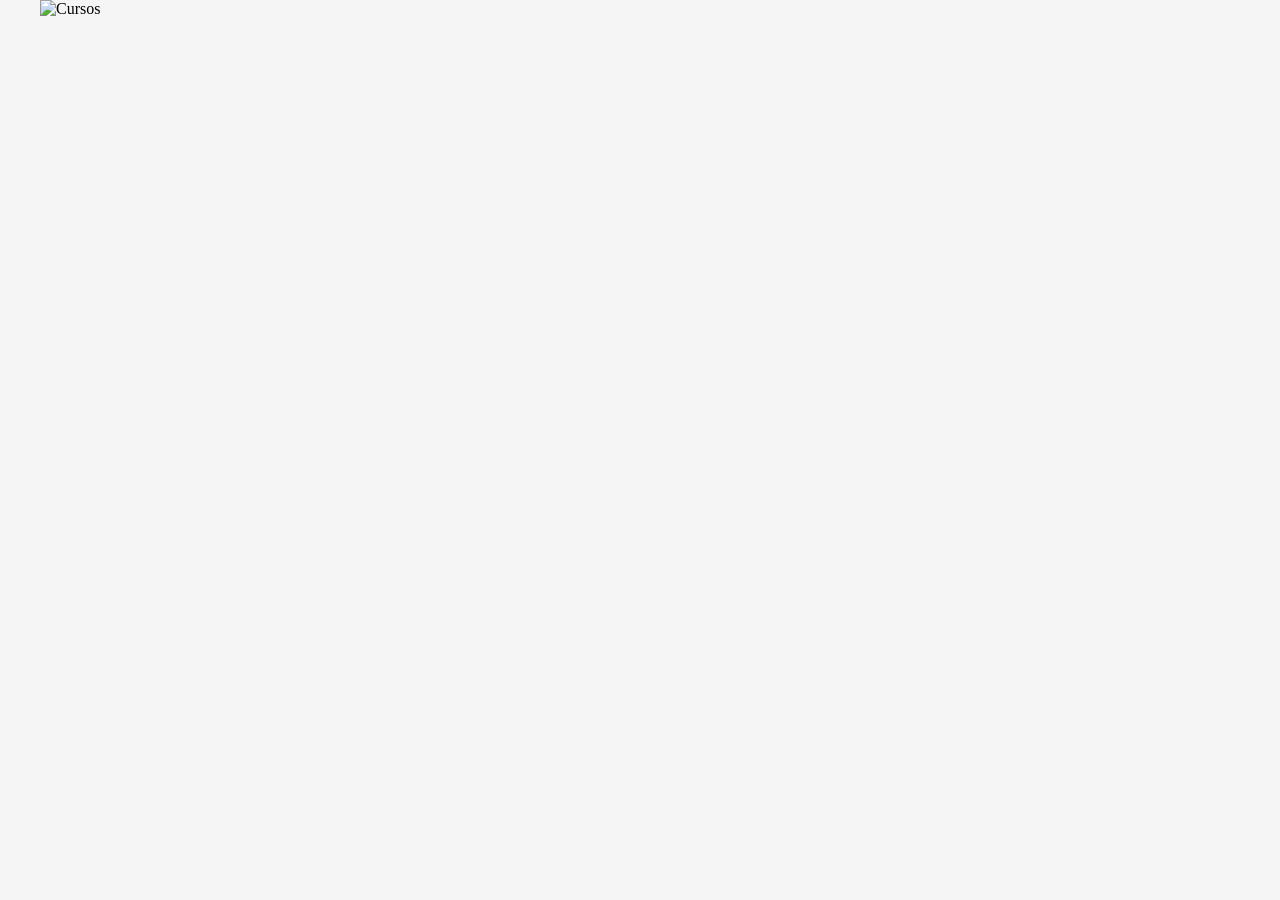
==== index.html @ e1d60c5d "Add files via upload" ====
<!DOCTYPE html>
<html lang="pt-BR">
<head>
  <meta charset="UTF-8">
  <title>Cursos Profissionais</title>
  <link rel="stylesheet" href="style.css">
</head>
<body>

<div class="container">
  <img src="img/banner.png" alt="Cursos" class="banner">

  <!-- CS2 -->
  <a href="https://www.superprof.com.br/aulas-cs2-igl-coach-24k-rating-venha-melhorar-com-ajuda-igl-realmente-manja-game.html" class="area cs2"></a>

  <!-- Edição de Vídeo -->
  <a href="https://www.superprof.com.br/edicao-video-2026-aprenda-zero-avancado-transforme-ideias-videos-profissionais.html" class="area video"></a>

  <!-- Montagem de Computador -->
  <a href="https://www.superprof.com.br/montagem-computadores-zero-avancado-gamer-trabalho-upgrade.html" class="area montagem"></a>

  <!-- Edição de Imagem -->
  <a href="https://www.superprof.com.br/photoshop-2026-aprenda-zero-avancado-transforme-suas-ideias-arte.html" class="area imagem"></a>

  <!-- Informática -->
  <a href="https://www.superprof.com.br/aprenda-informatica-forma-simples-pratica-sem-complicacao-dia-dia.html" class="area informatica"></a>
</div>

</body>
</html>
---- style.css ----
body {
  margin: 0;
  background: #f5f5f5;
  display: flex;
  justify-content: center;
}

.container {
  position: relative;
  width: 100%;
  max-width: 1200px;
}

.banner {
  width: 100%;
  display: block;
}

/* Áreas clicáveis */
.area {
  position: absolute;
  cursor: pointer;
}

/* Ajuste fino das posições (pode alterar depois) */
.cs2 {
  top: 30%;
  left: 5%;
  width: 25%;
  height: 25%;
}

.video {
  top: 30%;
  left: 37%;
  width: 25%;
  height: 25%;
}

.montagem {
  top: 30%;
  left: 69%;
  width: 25%;
  height: 25%;
}

.imagem {
  top: 62%;
  left: 20%;
  width: 25%;
  height: 25%;
}

.informatica {
  top: 62%;
  left: 52%;
  width: 25%;
  height: 25%;
}
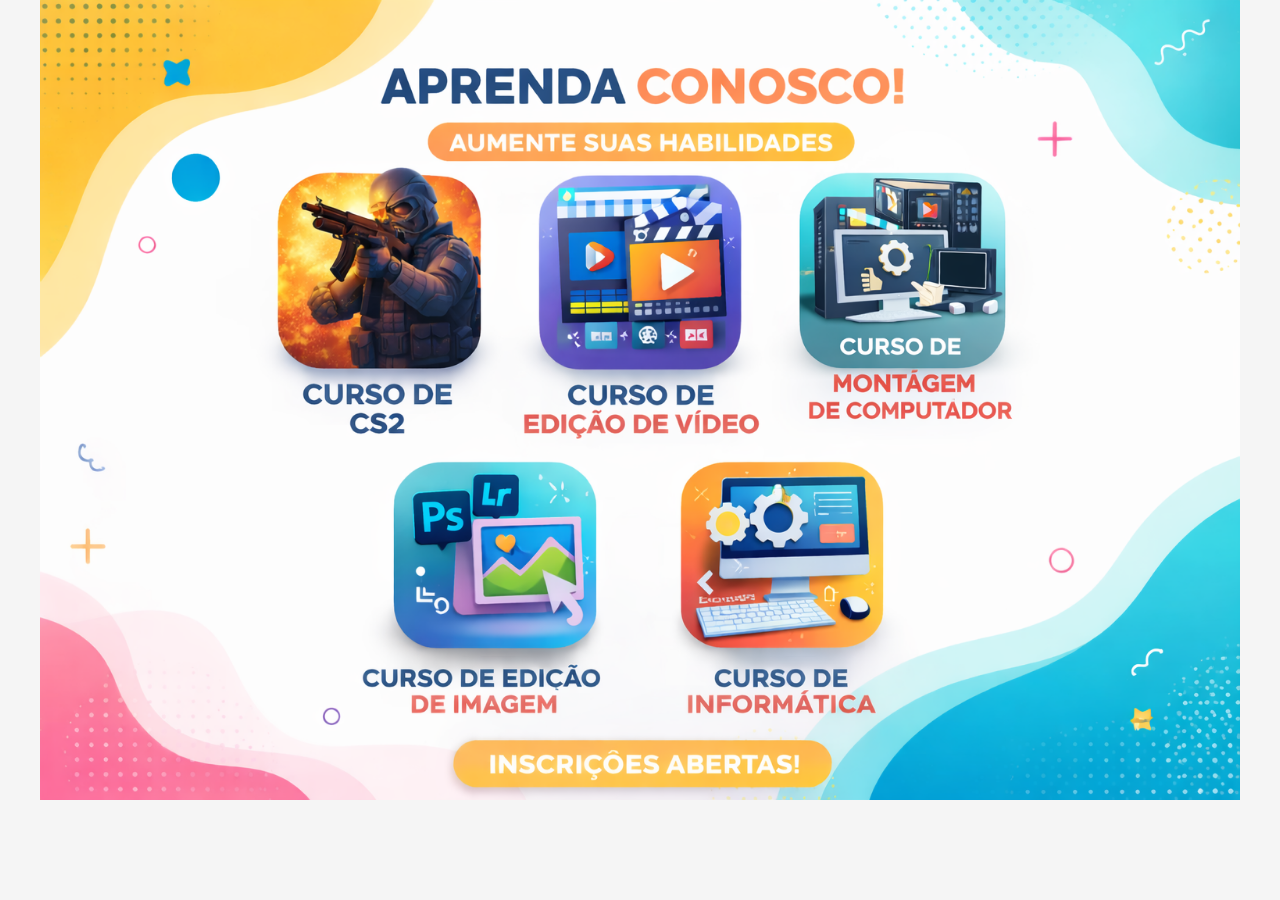
==== commit 536c8dd6: "Update index.html" ====
--- a/index.html
+++ b/index.html
@@ -2,28 +2,33 @@
 <html lang="pt-BR">
 <head>
   <meta charset="UTF-8">
-  <title>Cursos Profissionais</title>
+  <title>Cursos Online</title>
   <link rel="stylesheet" href="style.css">
 </head>
 <body>
 
 <div class="container">
-  <img src="img/banner.png" alt="Cursos" class="banner">
+  <img src="banner.png" alt="Cursos Disponíveis" class="banner">
 
   <!-- CS2 -->
-  <a href="https://www.superprof.com.br/aulas-cs2-igl-coach-24k-rating-venha-melhorar-com-ajuda-igl-realmente-manja-game.html" class="area cs2"></a>
+  <a href="https://www.superprof.com.br/aulas-cs2-igl-coach-24k-rating-venha-melhorar-com-ajuda-igl-realmente-manja-game.html"
+     class="area cs2" target="_blank"></a>
 
   <!-- Edição de Vídeo -->
-  <a href="https://www.superprof.com.br/edicao-video-2026-aprenda-zero-avancado-transforme-ideias-videos-profissionais.html" class="area video"></a>
+  <a href="https://www.superprof.com.br/edicao-video-2026-aprenda-zero-avancado-transforme-ideias-videos-profissionais.html"
+     class="area video" target="_blank"></a>
 
   <!-- Montagem de Computador -->
-  <a href="https://www.superprof.com.br/montagem-computadores-zero-avancado-gamer-trabalho-upgrade.html" class="area montagem"></a>
+  <a href="https://www.superprof.com.br/montagem-computadores-zero-avancado-gamer-trabalho-upgrade.html"
+     class="area montagem" target="_blank"></a>
 
   <!-- Edição de Imagem -->
-  <a href="https://www.superprof.com.br/photoshop-2026-aprenda-zero-avancado-transforme-suas-ideias-arte.html" class="area imagem"></a>
+  <a href="https://www.superprof.com.br/photoshop-2026-aprenda-zero-avancado-transforme-suas-ideias-arte.html"
+     class="area imagem" target="_blank"></a>
 
   <!-- Informática -->
-  <a href="https://www.superprof.com.br/aprenda-informatica-forma-simples-pratica-sem-complicacao-dia-dia.html" class="area informatica"></a>
+  <a href="https://www.superprof.com.br/aprenda-informatica-forma-simples-pratica-sem-complicacao-dia-dia.html"
+     class="area informatica" target="_blank"></a>
 </div>
 
 </body>
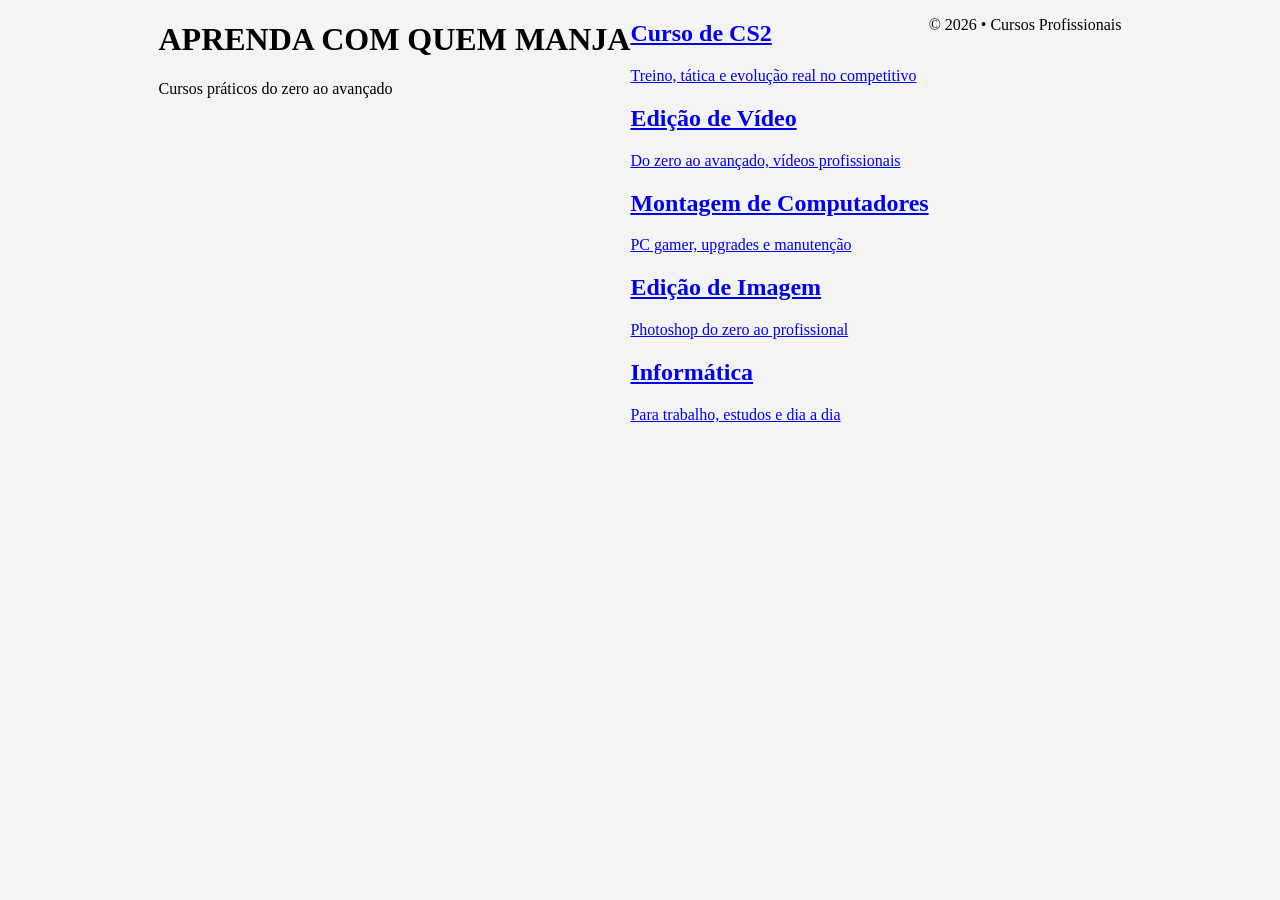
==== commit 61679394: "Update index.html" ====
--- a/index.html
+++ b/index.html
@@ -2,34 +2,48 @@
 <html lang="pt-BR">
 <head>
   <meta charset="UTF-8">
-  <title>Cursos Online</title>
+  <title>Cursos Profissionais</title>
   <link rel="stylesheet" href="style.css">
 </head>
 <body>
 
-<div class="container">
-  <img src="banner.png" alt="Cursos Disponíveis" class="banner">
+<header class="hero">
+  <h1>APRENDA COM QUEM MANJA</h1>
+  <p>Cursos práticos do zero ao avançado</p>
+</header>
 
-  <!-- CS2 -->
-  <a href="https://www.superprof.com.br/aulas-cs2-igl-coach-24k-rating-venha-melhorar-com-ajuda-igl-realmente-manja-game.html"
-     class="area cs2" target="_blank"></a>
+<section class="courses">
 
-  <!-- Edição de Vídeo -->
-  <a href="https://www.superprof.com.br/edicao-video-2026-aprenda-zero-avancado-transforme-ideias-videos-profissionais.html"
-     class="area video" target="_blank"></a>
+  <a href="https://www.superprof.com.br/aulas-cs2-igl-coach-24k-rating-venha-melhorar-com-ajuda-igl-realmente-manja-game.html" target="_blank" class="card">
+    <h2>Curso de CS2</h2>
+    <p>Treino, tática e evolução real no competitivo</p>
+  </a>
 
-  <!-- Montagem de Computador -->
-  <a href="https://www.superprof.com.br/montagem-computadores-zero-avancado-gamer-trabalho-upgrade.html"
-     class="area montagem" target="_blank"></a>
+  <a href="https://www.superprof.com.br/edicao-video-2026-aprenda-zero-avancado-transforme-ideias-videos-profissionais.html" target="_blank" class="card">
+    <h2>Edição de Vídeo</h2>
+    <p>Do zero ao avançado, vídeos profissionais</p>
+  </a>
 
-  <!-- Edição de Imagem -->
-  <a href="https://www.superprof.com.br/photoshop-2026-aprenda-zero-avancado-transforme-suas-ideias-arte.html"
-     class="area imagem" target="_blank"></a>
+  <a href="https://www.superprof.com.br/montagem-computadores-zero-avancado-gamer-trabalho-upgrade.html" target="_blank" class="card">
+    <h2>Montagem de Computadores</h2>
+    <p>PC gamer, upgrades e manutenção</p>
+  </a>
 
-  <!-- Informática -->
-  <a href="https://www.superprof.com.br/aprenda-informatica-forma-simples-pratica-sem-complicacao-dia-dia.html"
-     class="area informatica" target="_blank"></a>
-</div>
+  <a href="https://www.superprof.com.br/photoshop-2026-aprenda-zero-avancado-transforme-suas-ideias-arte.html" target="_blank" class="card">
+    <h2>Edição de Imagem</h2>
+    <p>Photoshop do zero ao profissional</p>
+  </a>
+
+  <a href="https://www.superprof.com.br/aprenda-informatica-forma-simples-pratica-sem-complicacao-dia-dia.html" target="_blank" class="card">
+    <h2>Informática</h2>
+    <p>Para trabalho, estudos e dia a dia</p>
+  </a>
+
+</section>
+
+<footer>
+  <p>© 2026 • Cursos Profissionais</p>
+</footer>
 
 </body>
 </html>
--- a/style.css
+++ b/style.css
@@ -1,6 +1,6 @@
 body {
   margin: 0;
-  background: #f5f5f5;
+  background: #f4f4f4;
   display: flex;
   justify-content: center;
 }
@@ -22,38 +22,39 @@
   cursor: pointer;
 }
 
-/* Ajuste fino das posições (pode alterar depois) */
+/* Linha superior */
 .cs2 {
-  top: 30%;
-  left: 5%;
-  width: 25%;
-  height: 25%;
+  top: 32%;
+  left: 6%;
+  width: 24%;
+  height: 22%;
 }
 
 .video {
-  top: 30%;
-  left: 37%;
-  width: 25%;
-  height: 25%;
+  top: 32%;
+  left: 38%;
+  width: 24%;
+  height: 22%;
 }
 
 .montagem {
-  top: 30%;
-  left: 69%;
-  width: 25%;
-  height: 25%;
+  top: 32%;
+  left: 70%;
+  width: 24%;
+  height: 22%;
 }
 
+/* Linha inferior */
 .imagem {
   top: 62%;
-  left: 20%;
-  width: 25%;
-  height: 25%;
+  left: 22%;
+  width: 24%;
+  height: 22%;
 }
 
 .informatica {
   top: 62%;
-  left: 52%;
-  width: 25%;
-  height: 25%;
+  left: 54%;
+  width: 24%;
+  height: 22%;
 }
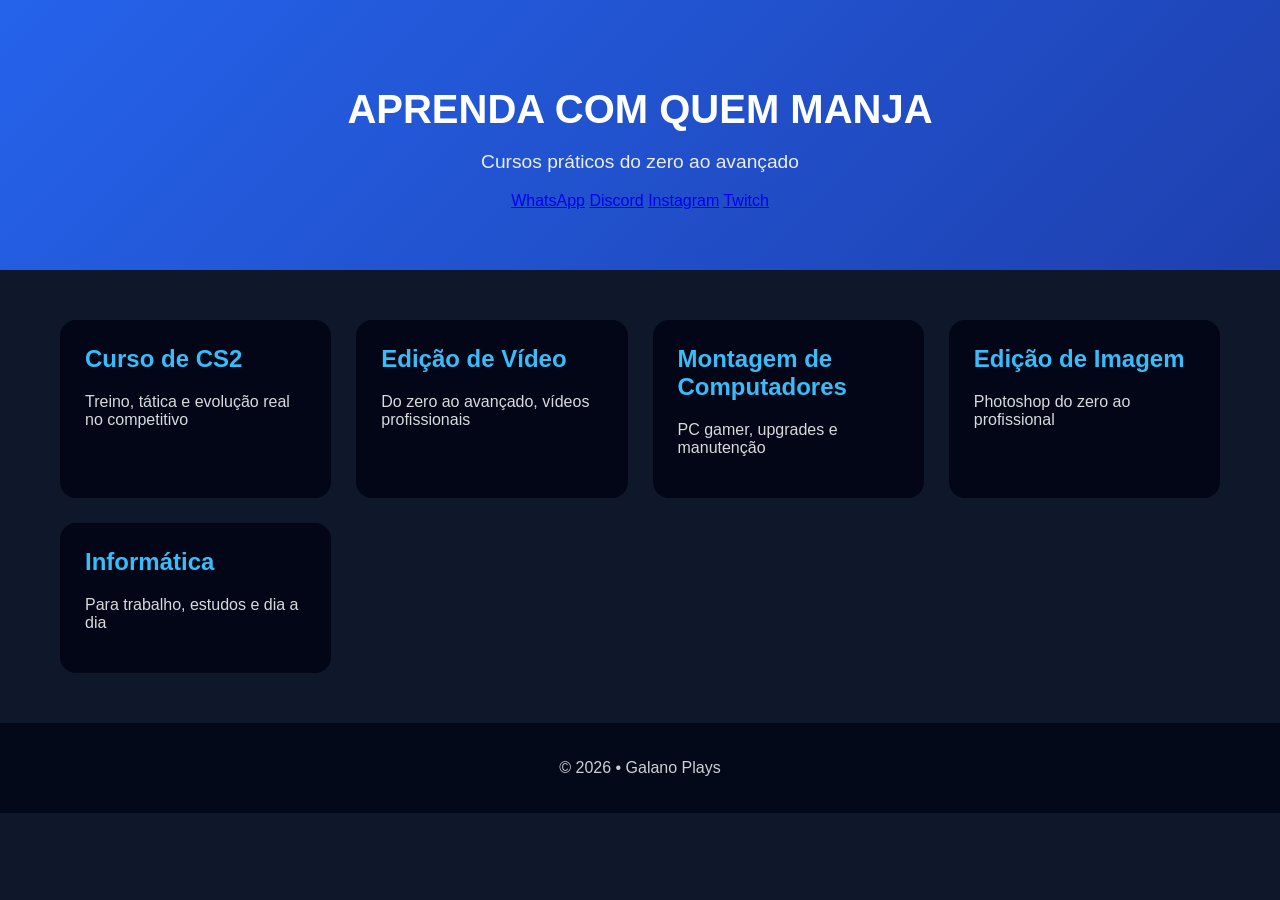
==== commit dddbd84a: "Update index v2.html" ====
--- a/index.html
+++ b/index.html
@@ -10,6 +10,13 @@
 <header class="hero">
   <h1>APRENDA COM QUEM MANJA</h1>
   <p>Cursos práticos do zero ao avançado</p>
+
+  <div class="social-buttons">
+    <a href="https://wa.me/5514991765246" target="_blank" class="btn whatsapp">WhatsApp</a>
+    <a href="https://discord.gg/7h7ZQSUXPe" target="_blank" class="btn discord">Discord</a>
+    <a href="https://www.instagram.com/galanoplays" target="_blank" class="btn instagram">Instagram</a>
+    <a href="https://www.twitch.tv/mira_treme" target="_blank" class="btn twitch">Twitch</a>
+  </div>
 </header>
 
 <section class="courses">
@@ -42,7 +49,7 @@
 </section>
 
 <footer>
-  <p>© 2026 • Cursos Profissionais</p>
+  <p>© 2026 • Galano Plays</p>
 </footer>
 
 </body>
--- a/style.css
+++ b/style.css
@@ -1,60 +1,65 @@
+* {
+  box-sizing: border-box;
+  font-family: Arial, Helvetica, sans-serif;
+}
+
 body {
   margin: 0;
-  background: #f4f4f4;
-  display: flex;
-  justify-content: center;
+  background: #0f172a;
+  color: #fff;
 }
 
-.container {
-  position: relative;
-  width: 100%;
-  max-width: 1200px;
+.hero {
+  padding: 60px 20px;
+  text-align: center;
+  background: linear-gradient(135deg, #2563eb, #1e40af);
 }
 
-.banner {
-  width: 100%;
-  display: block;
+.hero h1 {
+  font-size: 2.5rem;
+  margin-bottom: 10px;
 }
 
-/* Áreas clicáveis */
-.area {
-  position: absolute;
-  cursor: pointer;
+.hero p {
+  font-size: 1.2rem;
+  opacity: 0.9;
 }
 
-/* Linha superior */
-.cs2 {
-  top: 32%;
-  left: 6%;
-  width: 24%;
-  height: 22%;
+.courses {
+  display: grid;
+  grid-template-columns: repeat(auto-fit, minmax(250px, 1fr));
+  gap: 25px;
+  padding: 50px 20px;
+  max-width: 1200px;
+  margin: auto;
 }
 
-.video {
-  top: 32%;
-  left: 38%;
-  width: 24%;
-  height: 22%;
+.card {
+  background: #020617;
+  padding: 25px;
+  border-radius: 16px;
+  text-decoration: none;
+  color: white;
+  transition: transform 0.3s, box-shadow 0.3s;
 }
 
-.montagem {
-  top: 32%;
-  left: 70%;
-  width: 24%;
-  height: 22%;
+.card h2 {
+  margin-top: 0;
+  color: #38bdf8;
 }
 
-/* Linha inferior */
-.imagem {
-  top: 62%;
-  left: 22%;
-  width: 24%;
-  height: 22%;
+.card p {
+  opacity: 0.85;
 }
 
-.informatica {
-  top: 62%;
-  left: 54%;
-  width: 24%;
-  height: 22%;
+.card:hover {
+  transform: translateY(-8px);
+  box-shadow: 0 20px 40px rgba(0,0,0,0.5);
 }
+
+footer {
+  text-align: center;
+  padding: 20px;
+  background: #020617;
+  opacity: 0.8;
+}
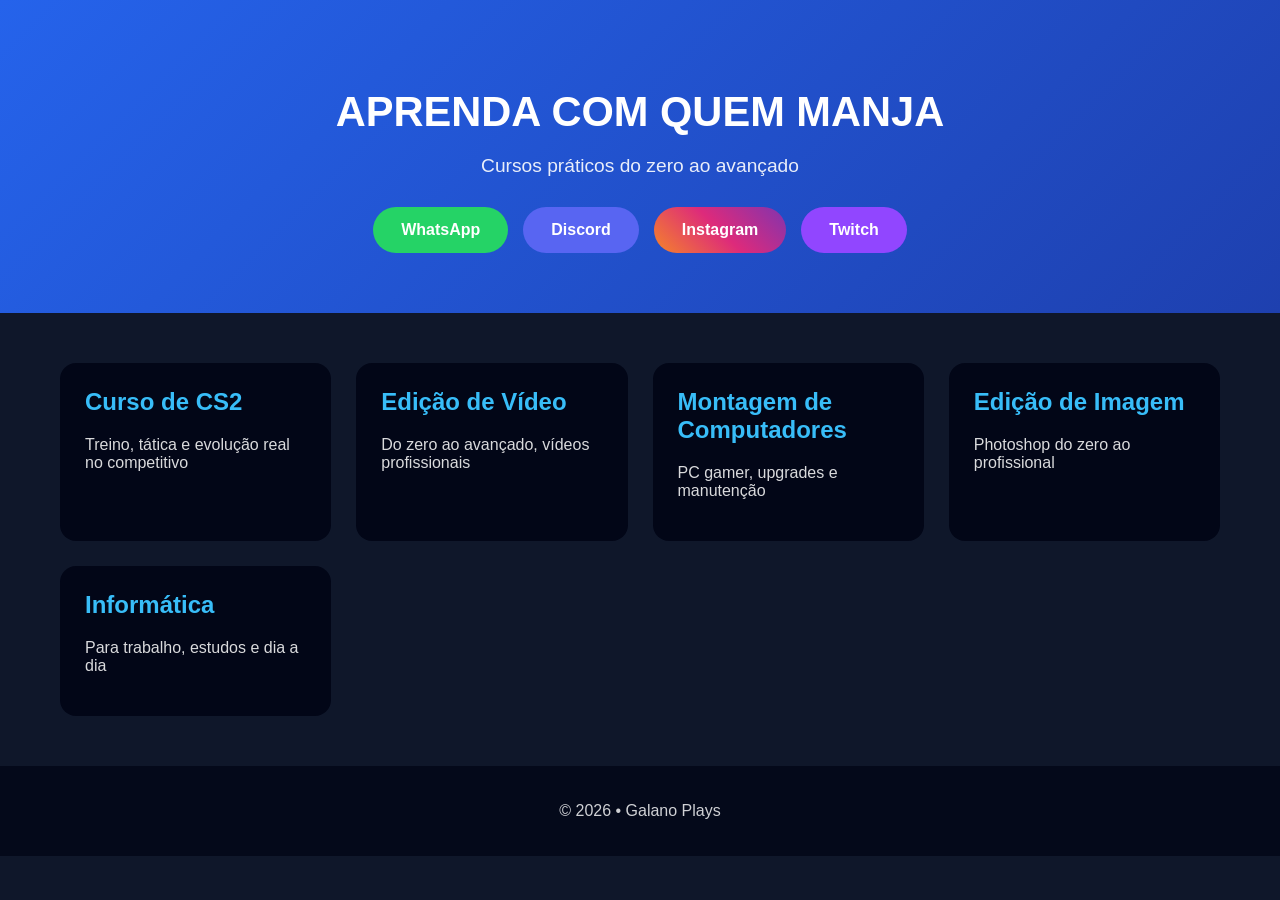
==== commit 5911e877: "Update index.html" ====
--- a/index.html
+++ b/index.html
@@ -13,7 +13,7 @@
 
   <div class="social-buttons">
     <a href="https://wa.me/5514991765246" target="_blank" class="btn whatsapp">WhatsApp</a>
-    <a href="https://discord.gg/7h7ZQSUXPe" target="_blank" class="btn discord">Discord</a>
+    <a href="https://discord.gg/rsquB4qpdm" target="_blank" class="btn discord">Discord</a>
     <a href="https://www.instagram.com/galanoplays" target="_blank" class="btn instagram">Instagram</a>
     <a href="https://www.twitch.tv/mira_treme" target="_blank" class="btn twitch">Twitch</a>
   </div>
--- a/style.css
+++ b/style.css
@@ -16,7 +16,7 @@
 }
 
 .hero h1 {
-  font-size: 2.5rem;
+  font-size: 2.6rem;
   margin-bottom: 10px;
 }
 
@@ -25,6 +25,46 @@
   opacity: 0.9;
 }
 
+/* Botões sociais */
+.social-buttons {
+  margin-top: 30px;
+  display: flex;
+  justify-content: center;
+  gap: 15px;
+  flex-wrap: wrap;
+}
+
+.btn {
+  padding: 14px 28px;
+  border-radius: 50px;
+  text-decoration: none;
+  color: #fff;
+  font-weight: bold;
+  transition: transform 0.2s, opacity 0.2s;
+}
+
+.btn:hover {
+  transform: translateY(-4px);
+  opacity: 0.9;
+}
+
+.whatsapp {
+  background: #25D366;
+}
+
+.discord {
+  background: #5865F2;
+}
+
+.instagram {
+  background: linear-gradient(45deg, #F58529, #DD2A7B, #8134AF);
+}
+
+.twitch {
+  background: #9146FF;
+}
+
+/* Cursos */
 .courses {
   display: grid;
   grid-template-columns: repeat(auto-fit, minmax(250px, 1fr));
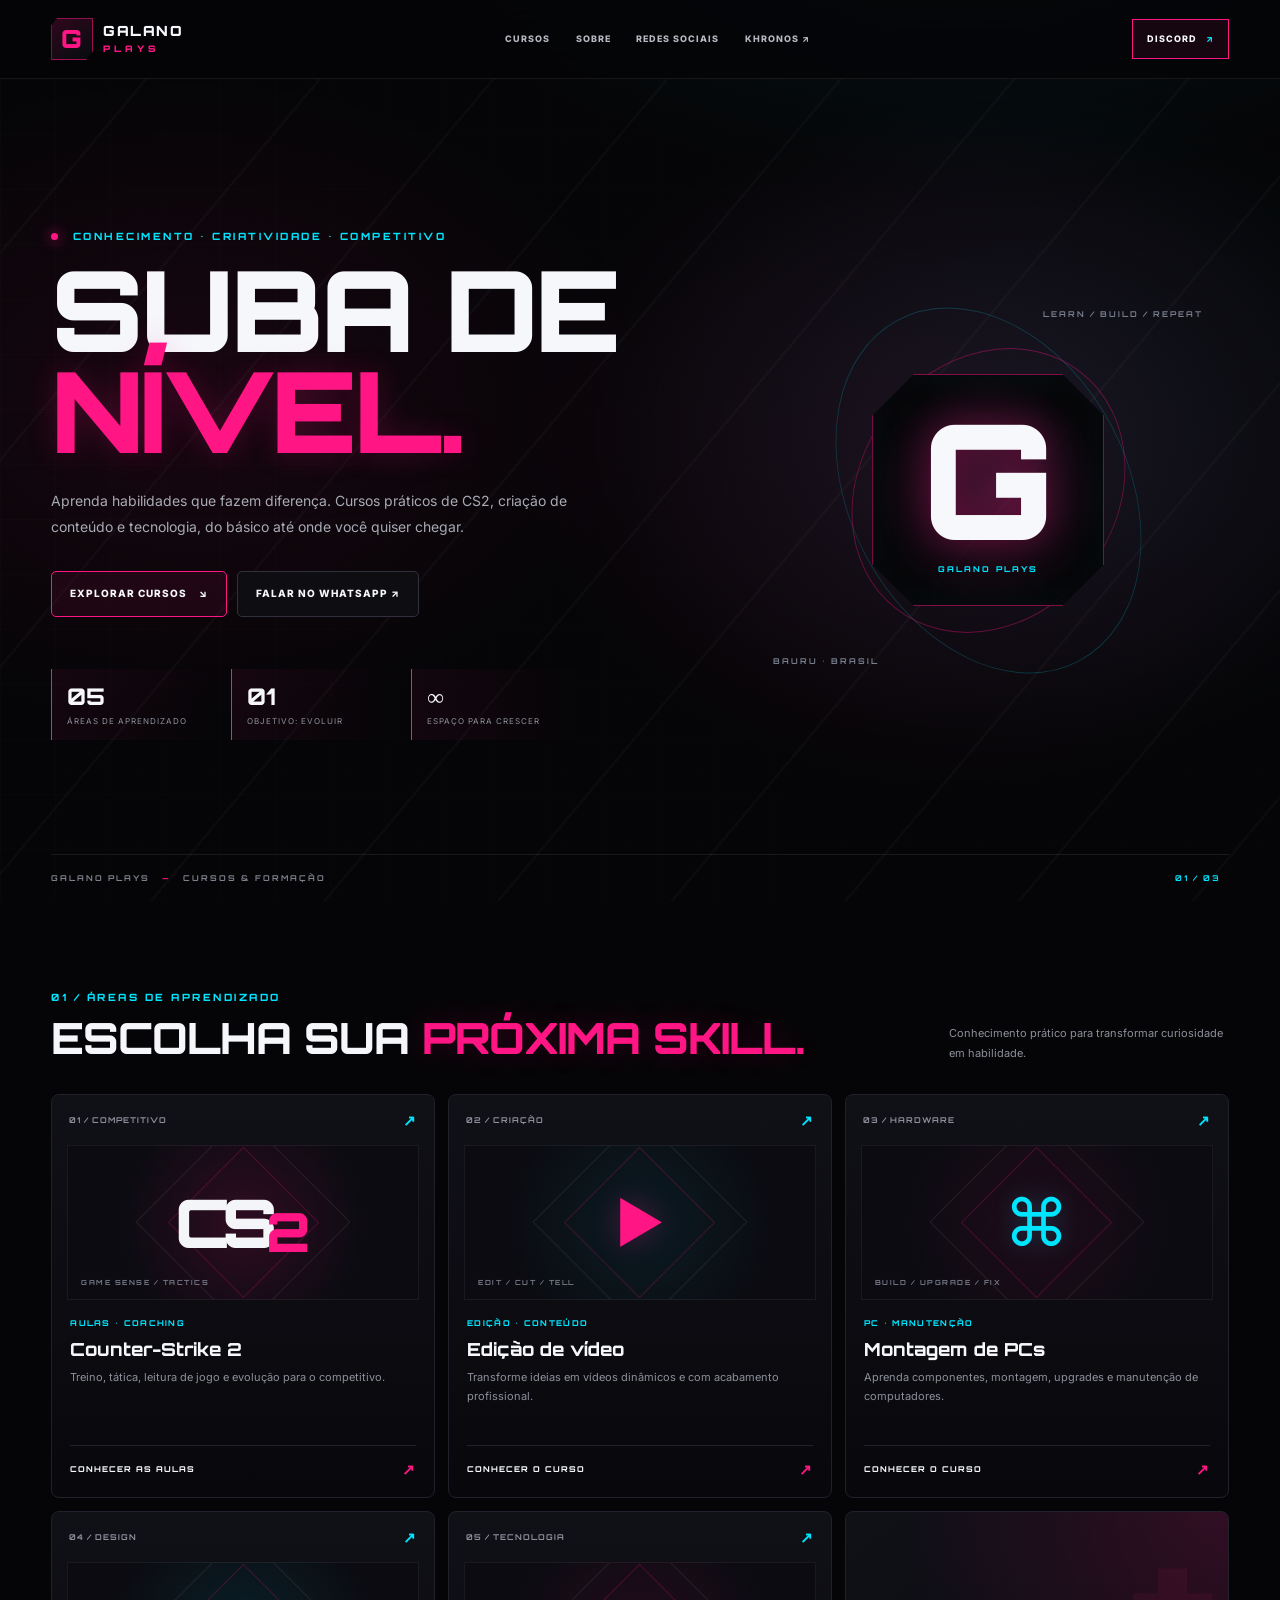
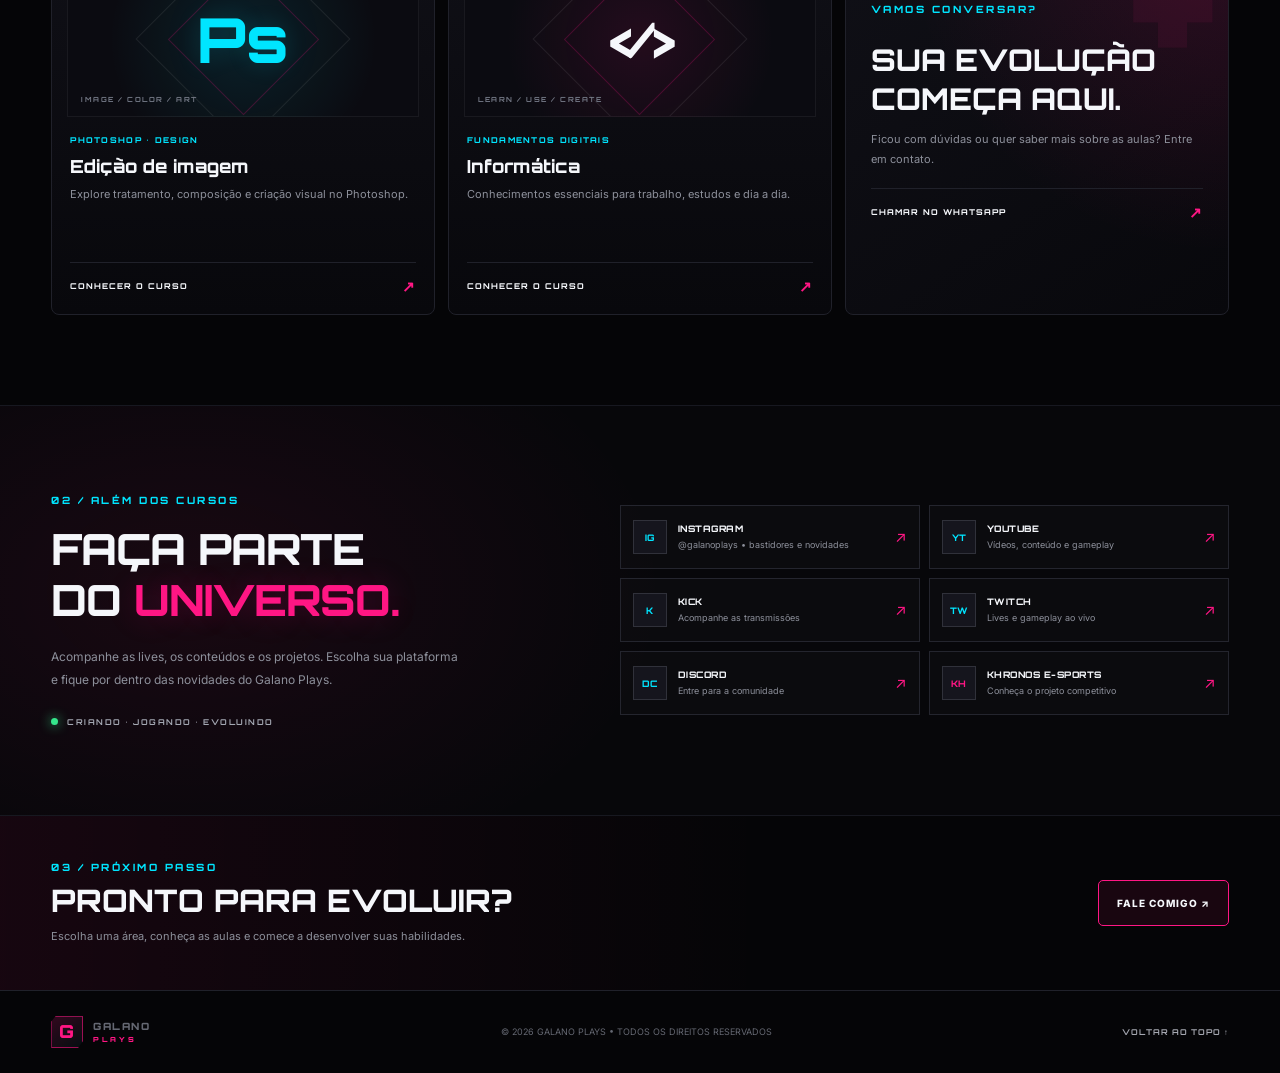
==== commit 8458733a: "Add files via upload" ====
--- a/index.html
+++ b/index.html
@@ -1,56 +1,46 @@
-<!DOCTYPE html>
-<html lang="pt-BR">
-<head>
-  <meta charset="UTF-8">
-  <title>Cursos Profissionais</title>
-  <link rel="stylesheet" href="style.css">
-</head>
-<body>
-
-<header class="hero">
-  <h1>APRENDA COM QUEM MANJA</h1>
-  <p>Cursos práticos do zero ao avançado</p>
-
-  <div class="social-buttons">
-    <a href="https://wa.me/5514991765246" target="_blank" class="btn whatsapp">WhatsApp</a>
-    <a href="https://discord.gg/rsquB4qpdm" target="_blank" class="btn discord">Discord</a>
-    <a href="https://www.instagram.com/galanoplays" target="_blank" class="btn instagram">Instagram</a>
-    <a href="https://www.twitch.tv/mira_treme" target="_blank" class="btn twitch">Twitch</a>
-  </div>
-</header>
-
-<section class="courses">
-
-  <a href="https://www.superprof.com.br/aulas-cs2-igl-coach-24k-rating-venha-melhorar-com-ajuda-igl-realmente-manja-game.html" target="_blank" class="card">
-    <h2>Curso de CS2</h2>
-    <p>Treino, tática e evolução real no competitivo</p>
-  </a>
-
-  <a href="https://www.superprof.com.br/edicao-video-2026-aprenda-zero-avancado-transforme-ideias-videos-profissionais.html" target="_blank" class="card">
-    <h2>Edição de Vídeo</h2>
-    <p>Do zero ao avançado, vídeos profissionais</p>
-  </a>
-
-  <a href="https://www.superprof.com.br/montagem-computadores-zero-avancado-gamer-trabalho-upgrade.html" target="_blank" class="card">
-    <h2>Montagem de Computadores</h2>
-    <p>PC gamer, upgrades e manutenção</p>
-  </a>
-
-  <a href="https://www.superprof.com.br/photoshop-2026-aprenda-zero-avancado-transforme-suas-ideias-arte.html" target="_blank" class="card">
-    <h2>Edição de Imagem</h2>
-    <p>Photoshop do zero ao profissional</p>
-  </a>
-
-  <a href="https://www.superprof.com.br/aprenda-informatica-forma-simples-pratica-sem-complicacao-dia-dia.html" target="_blank" class="card">
-    <h2>Informática</h2>
-    <p>Para trabalho, estudos e dia a dia</p>
-  </a>
-
-</section>
-
-<footer>
-  <p>© 2026 • Galano Plays</p>
-</footer>
-
-</body>
-</html>
+<!DOCTYPE html>
+<html lang="pt-BR">
+<head>
+<meta charset="UTF-8"><meta name="viewport" content="width=device-width, initial-scale=1">
+<meta name="theme-color" content="#050507">
+<meta name="description" content="Cursos e aulas práticas com Galano Plays: CS2, edição de vídeo, Photoshop, informática e montagem de computadores.">
+<title>Galano Plays | Cursos & Formação</title>
+<link rel="preconnect" href="https://fonts.googleapis.com"><link rel="preconnect" href="https://fonts.gstatic.com" crossorigin>
+<link href="https://fonts.googleapis.com/css2?family=Inter:wght@400;500;600;700;800&family=Orbitron:wght@500;600;700;800;900&display=swap" rel="stylesheet">
+<link rel="stylesheet" href="style.css">
+</head>
+<body>
+<header class="nav"><div class="nav-inner container">
+<a class="brand" href="#inicio" aria-label="Galano Plays início"><span class="brand-mark">G</span><span class="brand-name">GALANO<span class="brand-sub">PLAYS</span></span></a>
+<nav class="top-menu" aria-label="Navegação principal"><a href="#cursos">CURSOS</a><a href="#sobre">SOBRE</a><a href="#redes">REDES SOCIAIS</a><a href="https://khronos-esports.pages.dev/" target="_blank" rel="noopener noreferrer">KHRONOS ↗</a></nav>
+<a class="nav-discord" href="https://discord.com/invite/rsquB4qpdm" target="_blank" rel="noopener noreferrer">DISCORD <span>↗</span></a>
+</div></header>
+<main>
+<section class="hero" id="inicio"><div class="hero-grid"></div><div class="hero-lines"></div><div class="container hero-content">
+<div class="kicker"><span class="live-dot"></span> CONHECIMENTO • CRIATIVIDADE • COMPETITIVO</div>
+<h1>SUBA DE<br><em>NÍVEL.</em></h1>
+<p class="hero-copy">Aprenda habilidades que fazem diferença. Cursos práticos de CS2, criação de conteúdo e tecnologia, do básico até onde você quiser chegar.</p>
+<div class="actions"><a class="btn" href="#cursos">EXPLORAR CURSOS <span>↘</span></a><a class="btn alt" href="https://wa.me/5514991765246" target="_blank" rel="noopener noreferrer">FALAR NO WHATSAPP ↗</a></div>
+<div class="stats"><div class="stat"><b>05</b><span>ÁREAS DE APRENDIZADO</span></div><div class="stat"><b>01</b><span>OBJETIVO: EVOLUIR</span></div><div class="stat"><b>∞</b><span>ESPAÇO PARA CRESCER</span></div></div>
+</div><div class="hero-emblem"><div class="emblem-ring ring-a"></div><div class="emblem-ring ring-b"></div><div class="emblem-core"><span>G</span><small>GALANO PLAYS</small></div><div class="emblem-label label-top">LEARN / BUILD / REPEAT</div><div class="emblem-label label-bottom">BAURU • BRASIL</div></div><div class="hero-bottomline">GALANO PLAYS <span>—</span> CURSOS & FORMAÇÃO <span class="right">01 / 03</span></div></section>
+<section class="section" id="cursos"><div class="container"><div class="heading"><div><div class="kicker">01 / ÁREAS DE APRENDIZADO</div><h2>ESCOLHA SUA <em>PRÓXIMA SKILL.</em></h2></div><p>Conhecimento prático para transformar curiosidade em habilidade.</p></div>
+<div class="course-grid">
+<a class="course-card featured" href="https://www.superprof.com.br/aulas-cs2-igl-coach-24k-rating-venha-melhorar-com-ajuda-igl-realmente-manja-game.html" target="_blank" rel="noopener noreferrer"><div class="card-meta"><span>01 / COMPETITIVO</span><span class="card-arrow">↗</span></div><div class="course-art art-cs"><span class="art-outline">CS</span><b>2</b><i>GAME SENSE / TACTICS</i></div><div class="course-body"><span class="tag">AULAS • COACHING</span><h3>Counter-Strike 2</h3><p>Treino, tática, leitura de jogo e evolução para o competitivo.</p><div class="card-link">CONHECER AS AULAS <span>↗</span></div></div></a>
+<a class="course-card" href="https://www.superprof.com.br/edicao-video-2026-aprenda-zero-avancado-transforme-ideias-videos-profissionais.html" target="_blank" rel="noopener noreferrer"><div class="card-meta"><span>02 / CRIAÇÃO</span><span class="card-arrow">↗</span></div><div class="course-art art-video"><span class="play-symbol">▶</span><i>EDIT / CUT / TELL</i></div><div class="course-body"><span class="tag">EDIÇÃO • CONTEÚDO</span><h3>Edição de vídeo</h3><p>Transforme ideias em vídeos dinâmicos e com acabamento profissional.</p><div class="card-link">CONHECER O CURSO <span>↗</span></div></div></a>
+<a class="course-card" href="https://www.superprof.com.br/montagem-computadores-zero-avancado-gamer-trabalho-upgrade.html" target="_blank" rel="noopener noreferrer"><div class="card-meta"><span>03 / HARDWARE</span><span class="card-arrow">↗</span></div><div class="course-art art-pc"><span class="chip-symbol">⌘</span><i>BUILD / UPGRADE / FIX</i></div><div class="course-body"><span class="tag">PC • MANUTENÇÃO</span><h3>Montagem de PCs</h3><p>Aprenda componentes, montagem, upgrades e manutenção de computadores.</p><div class="card-link">CONHECER O CURSO <span>↗</span></div></div></a>
+<a class="course-card" href="https://www.superprof.com.br/photoshop-2026-aprenda-zero-avancado-transforme-suas-ideias-arte.html" target="_blank" rel="noopener noreferrer"><div class="card-meta"><span>04 / DESIGN</span><span class="card-arrow">↗</span></div><div class="course-art art-ps"><span class="ps-symbol">Ps</span><i>IMAGE / COLOR / ART</i></div><div class="course-body"><span class="tag">PHOTOSHOP • DESIGN</span><h3>Edição de imagem</h3><p>Explore tratamento, composição e criação visual no Photoshop.</p><div class="card-link">CONHECER O CURSO <span>↗</span></div></div></a>
+<a class="course-card" href="https://www.superprof.com.br/aprenda-informatica-forma-simples-pratica-sem-complicacao-dia-dia.html" target="_blank" rel="noopener noreferrer"><div class="card-meta"><span>05 / TECNOLOGIA</span><span class="card-arrow">↗</span></div><div class="course-art art-tech"><span class="code-symbol">&lt;/&gt;</span><i>LEARN / USE / CREATE</i></div><div class="course-body"><span class="tag">FUNDAMENTOS DIGITAIS</span><h3>Informática</h3><p>Conhecimentos essenciais para trabalho, estudos e dia a dia.</p><div class="card-link">CONHECER O CURSO <span>↗</span></div></div></a>
+<a class="course-card contact-card" href="https://wa.me/5514991765246" target="_blank" rel="noopener noreferrer"><div class="contact-cross">+</div><div class="kicker">VAMOS CONVERSAR?</div><h3>SUA EVOLUÇÃO<br>COMEÇA AQUI.</h3><p>Ficou com dúvidas ou quer saber mais sobre as aulas? Entre em contato.</p><div class="card-link">CHAMAR NO WHATSAPP <span>↗</span></div></a>
+</div></div></section>
+<section class="social-section" id="sobre"><div class="container social-layout"><div class="social-copy"><div class="kicker">02 / ALÉM DOS CURSOS</div><h2>FAÇA PARTE<br>DO <em>UNIVERSO.</em></h2><p>Acompanhe as lives, os conteúdos e os projetos. Escolha sua plataforma e fique por dentro das novidades do Galano Plays.</p><div class="social-highlight"><span class="social-pulse"></span><span>CRIANDO • JOGANDO • EVOLUINDO</span></div></div><div class="social-list" id="redes">
+<a href="https://www.instagram.com/galanoplays/" target="_blank" rel="noopener noreferrer"><span class="social-icon">IG</span><span><b>INSTAGRAM</b><small>@galanoplays • bastidores e novidades</small></span><span class="external">↗</span></a>
+<a href="https://www.youtube.com/@GalanoPlays" target="_blank" rel="noopener noreferrer"><span class="social-icon">YT</span><span><b>YOUTUBE</b><small>Vídeos, conteúdo e gameplay</small></span><span class="external">↗</span></a>
+<a href="https://kick.com/galanoplays" target="_blank" rel="noopener noreferrer"><span class="social-icon">K</span><span><b>KICK</b><small>Acompanhe as transmissões</small></span><span class="external">↗</span></a>
+<a href="https://www.twitch.tv/galanoplays" target="_blank" rel="noopener noreferrer"><span class="social-icon">TW</span><span><b>TWITCH</b><small>Lives e gameplay ao vivo</small></span><span class="external">↗</span></a>
+<a href="https://discord.com/invite/rsquB4qpdm" target="_blank" rel="noopener noreferrer"><span class="social-icon">DC</span><span><b>DISCORD</b><small>Entre para a comunidade</small></span><span class="external">↗</span></a>
+<a href="https://khronos-esports.pages.dev/" target="_blank" rel="noopener noreferrer"><span class="social-icon khronos-icon">KH</span><span><b>KHRONOS E-SPORTS</b><small>Conheça o projeto competitivo</small></span><span class="external">↗</span></a>
+</div></div></section>
+<section class="cta-band"><div class="container cta-inner"><div><div class="kicker">03 / PRÓXIMO PASSO</div><h2>PRONTO PARA EVOLUIR?</h2><p>Escolha uma área, conheça as aulas e comece a desenvolver suas habilidades.</p></div><a class="btn" href="https://wa.me/5514991765246" target="_blank" rel="noopener noreferrer">FALE COMIGO ↗</a></div></section>
+</main>
+<footer><div class="container footer-inner"><a class="brand footer-brand" href="#inicio"><span class="brand-mark">G</span><span class="brand-name">GALANO<span class="brand-sub">PLAYS</span></span></a><span>© 2026 GALANO PLAYS • TODOS OS DIREITOS RESERVADOS</span><a href="#inicio" class="back-top">VOLTAR AO TOPO ↑</a></div></footer>
+</body></html>
--- a/style.css
+++ b/style.css
@@ -1,105 +1,5 @@
-* {
-  box-sizing: border-box;
-  font-family: Arial, Helvetica, sans-serif;
-}
-
-body {
-  margin: 0;
-  background: #0f172a;
-  color: #fff;
-}
-
-.hero {
-  padding: 60px 20px;
-  text-align: center;
-  background: linear-gradient(135deg, #2563eb, #1e40af);
-}
-
-.hero h1 {
-  font-size: 2.6rem;
-  margin-bottom: 10px;
-}
-
-.hero p {
-  font-size: 1.2rem;
-  opacity: 0.9;
-}
-
-/* Botões sociais */
-.social-buttons {
-  margin-top: 30px;
-  display: flex;
-  justify-content: center;
-  gap: 15px;
-  flex-wrap: wrap;
-}
-
-.btn {
-  padding: 14px 28px;
-  border-radius: 50px;
-  text-decoration: none;
-  color: #fff;
-  font-weight: bold;
-  transition: transform 0.2s, opacity 0.2s;
-}
-
-.btn:hover {
-  transform: translateY(-4px);
-  opacity: 0.9;
-}
-
-.whatsapp {
-  background: #25D366;
-}
-
-.discord {
-  background: #5865F2;
-}
-
-.instagram {
-  background: linear-gradient(45deg, #F58529, #DD2A7B, #8134AF);
-}
-
-.twitch {
-  background: #9146FF;
-}
-
-/* Cursos */
-.courses {
-  display: grid;
-  grid-template-columns: repeat(auto-fit, minmax(250px, 1fr));
-  gap: 25px;
-  padding: 50px 20px;
-  max-width: 1200px;
-  margin: auto;
-}
-
-.card {
-  background: #020617;
-  padding: 25px;
-  border-radius: 16px;
-  text-decoration: none;
-  color: white;
-  transition: transform 0.3s, box-shadow 0.3s;
-}
-
-.card h2 {
-  margin-top: 0;
-  color: #38bdf8;
-}
-
-.card p {
-  opacity: 0.85;
-}
-
-.card:hover {
-  transform: translateY(-8px);
-  box-shadow: 0 20px 40px rgba(0,0,0,0.5);
-}
-
-footer {
-  text-align: center;
-  padding: 20px;
-  background: #020617;
-  opacity: 0.8;
-}
+@import url('https://fonts.googleapis.com/css2?family=Inter:wght@400;500;600;700;800&family=Orbitron:wght@500;600;700;800;900&display=swap');
+:root{--bg:#050507;--panel:#0b0b10;--line:#20212a;--text:#f5f7fb;--muted:#8d909b;--pink:#ff1684;--cyan:#00e5ff;--green:#35e58b}*{box-sizing:border-box;margin:0;padding:0}html{scroll-behavior:smooth;scroll-padding-top:90px}body{background:radial-gradient(900px 500px at 75% -5%,rgba(0,229,255,.08),transparent 65%),radial-gradient(700px 500px at 15% 15%,rgba(255,22,132,.08),transparent 65%),var(--bg);color:var(--text);font-family:Inter,Arial,sans-serif;line-height:1.5;overflow-x:hidden}body:before{content:"";position:fixed;inset:0;pointer-events:none;opacity:.025;background-image:linear-gradient(135deg,#fff 1px,transparent 1px);background-size:70px 70px;z-index:10}a{text-decoration:none;color:inherit}.container{width:min(1180px,92%);margin:auto}.nav{position:sticky;top:0;z-index:100;background:rgba(5,5,7,.86);backdrop-filter:blur(18px);border-bottom:1px solid rgba(255,255,255,.07)}.nav-inner{min-height:78px;display:flex;align-items:center;justify-content:space-between;gap:24px}.brand{display:flex;align-items:center;gap:10px;font-family:Orbitron,sans-serif;font-weight:900;letter-spacing:1.5px;flex-shrink:0}.brand-mark{width:42px;height:42px;display:grid;place-items:center;border:1px solid rgba(255,22,132,.55);background:linear-gradient(145deg,rgba(255,22,132,.18),rgba(0,229,255,.04));color:var(--pink);font-size:25px;clip-path:polygon(14% 0,100% 0,100% 78%,84% 100%,0 100%,0 18%)}.brand-name{font-size:14px;line-height:1.2}.brand-sub{display:block;color:var(--pink);font-size:9px;letter-spacing:4px;margin-top:4px}.top-menu{display:flex;align-items:center;gap:clamp(13px,2vw,28px)}.top-menu a,.nav-discord{font-size:9px;font-weight:800;letter-spacing:1px;white-space:nowrap;transition:.2s}.top-menu a{color:#b6b8c1}.top-menu a:hover{color:var(--cyan)}.nav-discord{padding:12px 14px;border:1px solid var(--pink);background:rgba(255,22,132,.07)}.nav-discord span{color:var(--cyan);margin-left:6px}.nav-discord:hover{background:var(--pink)}.hero{position:relative;min-height:calc(100vh - 78px);display:flex;align-items:center;overflow:hidden;background:radial-gradient(650px 500px at 80% 42%,rgba(0,229,255,.07),transparent 68%),radial-gradient(650px 500px at 75% 45%,rgba(255,22,132,.1),transparent 68%)}.hero-grid{position:absolute;inset:0;opacity:.28;background-image:linear-gradient(rgba(255,255,255,.045) 1px,transparent 1px),linear-gradient(90deg,rgba(255,255,255,.045) 1px,transparent 1px);background-size:55px 55px;mask-image:linear-gradient(90deg,#000,transparent 90%)}.hero-lines{position:absolute;inset:-20%;background:repeating-linear-gradient(135deg,transparent 0 130px,rgba(255,255,255,.025) 131px 133px);transform:rotate(-5deg)}.hero-content{position:relative;z-index:2;padding:90px 0 100px}.kicker{font:800 10px Orbitron,sans-serif;letter-spacing:2.5px;color:var(--cyan);text-transform:uppercase;margin-bottom:17px}.live-dot,.social-pulse{display:inline-block;width:7px;height:7px;border-radius:50%;background:var(--pink);box-shadow:0 0 14px var(--pink);margin-right:9px}.hero h1{font:900 clamp(62px,9vw,112px)/.9 Orbitron,sans-serif;letter-spacing:-3px}.hero h1 em,.heading h2 em,.social-copy h2 em{font-style:normal;color:var(--pink);text-shadow:0 0 30px rgba(255,22,132,.22)}.hero-copy{max-width:560px;color:#a8abb5;font-size:14px;margin:27px 0 30px;line-height:1.9}.actions{display:flex;gap:10px;flex-wrap:wrap}.btn{display:inline-flex;align-items:center;justify-content:center;gap:12px;min-height:46px;padding:0 18px;border-radius:5px;font-size:10px;font-weight:800;letter-spacing:1px;border:1px solid var(--pink);background:rgba(255,22,132,.08);transition:.2s}.btn:hover{background:var(--pink);color:#09090b;transform:translateY(-2px)}.btn.alt{border-color:#30313a;background:#0d0d12}.btn.alt:hover{border-color:var(--cyan);background:rgba(0,229,255,.08);color:var(--text)}.stats{display:grid;grid-template-columns:repeat(3,minmax(115px,170px));gap:10px;margin-top:52px}.stat{padding:13px 15px;border-left:1px solid var(--pink);background:linear-gradient(90deg,rgba(255,22,132,.06),transparent)}.stat b{display:block;font:800 23px Orbitron;color:var(--text)}.stat span{display:block;margin-top:4px;color:var(--muted);font-size:8px;letter-spacing:1px}.hero-emblem{position:absolute;right:max(6%,calc((100% - 1180px)/2));top:50%;width:min(36vw,430px);aspect-ratio:1;transform:translateY(-50%);display:grid;place-items:center}.emblem-ring{position:absolute;border:1px solid rgba(0,229,255,.2);border-radius:50%;inset:5%;transform:rotate(-28deg) scaleX(.72)}.ring-b{inset:15%;border-color:rgba(255,22,132,.35);transform:rotate(38deg) scaleX(.85)}.emblem-core{width:54%;aspect-ratio:1;display:flex;flex-direction:column;align-items:center;justify-content:center;border:1px solid rgba(255,22,132,.5);background:radial-gradient(circle,rgba(255,22,132,.14),rgba(5,5,7,.92) 70%);box-shadow:0 0 80px rgba(255,22,132,.12),inset 0 0 40px rgba(0,229,255,.04);clip-path:polygon(18% 0,82% 0,100% 18%,100% 82%,82% 100%,18% 100%,0 82%,0 18%)}.emblem-core span{font:900 clamp(90px,14vw,160px)/.9 Orbitron;color:#f7f8fb;text-shadow:0 0 35px rgba(255,22,132,.3)}.emblem-core small{font:800 8px Orbitron;letter-spacing:2px;color:var(--cyan);margin-top:13px}.emblem-label{position:absolute;color:#777d8b;font:700 8px Orbitron;letter-spacing:2px}.label-top{top:8%;right:0}.label-bottom{bottom:9%;left:0}.hero-bottomline{position:absolute;bottom:0;left:4%;right:4%;padding:18px 0;border-top:1px solid rgba(255,255,255,.08);font:700 8px Orbitron;letter-spacing:2px;color:#7e818d}.hero-bottomline span{color:var(--pink);margin:0 8px}.hero-bottomline .right{float:right;color:var(--cyan)}.section{padding:90px 0}.heading{display:flex;align-items:end;justify-content:space-between;gap:25px;margin-bottom:30px}.heading .kicker{margin-bottom:9px}.heading h2,.social-copy h2{font:800 clamp(28px,4vw,43px)/1.2 Orbitron;letter-spacing:-1px}.heading>p{max-width:280px;color:var(--muted);font-size:11px;line-height:1.8}.course-grid{display:grid;grid-template-columns:repeat(3,minmax(0,1fr));gap:13px}.course-card{min-width:0;position:relative;display:flex;flex-direction:column;overflow:hidden;background:linear-gradient(180deg,#101017,#08080c);border:1px solid var(--line);border-radius:8px;transition:transform .25s,border-color .25s,background .25s}.course-card:hover{transform:translateY(-4px);border-color:rgba(255,22,132,.55);background:#0e0e14}.card-meta{position:relative;z-index:1;display:flex;justify-content:space-between;align-items:center;padding:16px 17px 0;color:#8d909b;font:700 8px Orbitron;letter-spacing:1px}.card-arrow{color:var(--cyan);font-size:15px}.course-art{height:155px;position:relative;overflow:hidden;display:flex;align-items:center;justify-content:center;margin:15px 15px 0;border:1px solid rgba(255,255,255,.06);background:#0b0b11}.course-art:before,.course-art:after{content:"";position:absolute;width:150px;height:150px;border:1px solid rgba(255,255,255,.08);transform:rotate(45deg)}.course-art:after{width:105px;height:105px;border-color:rgba(255,22,132,.22)}.course-art i{position:absolute;bottom:12px;left:13px;color:#737885;font:700 7px Orbitron;letter-spacing:1.5px;font-style:normal}.art-cs{background:radial-gradient(circle at 50% 50%,rgba(255,22,132,.15),transparent 65%),#0b0b11}.art-outline{font:900 67px Orbitron;color:#f4f5f8;letter-spacing:-8px;z-index:1}.art-cs b{font:900 54px Orbitron;color:var(--pink);z-index:1;margin:17px 0 0 -3px}.art-video{background:radial-gradient(circle,rgba(0,229,255,.08),transparent 70%),#0b0b11}.play-symbol{z-index:1;font-size:54px;color:var(--pink);text-shadow:0 0 30px rgba(255,22,132,.3)}.art-pc{background:radial-gradient(circle,rgba(255,22,132,.09),transparent 70%),#0b0b11}.chip-symbol{z-index:1;font-size:65px;color:var(--cyan);text-shadow:0 0 25px rgba(0,229,255,.2)}.art-ps{background:radial-gradient(circle,rgba(0,229,255,.1),transparent 70%),#0b0b11}.ps-symbol{z-index:1;font:800 62px Orbitron;color:var(--cyan);text-shadow:0 0 25px rgba(0,229,255,.15)}.art-tech{background:radial-gradient(circle,rgba(255,22,132,.1),transparent 70%),#0b0b11}.code-symbol{z-index:1;font:800 49px Orbitron;color:#f5f7fb;letter-spacing:-4px}.course-body{padding:18px;display:flex;flex-direction:column;flex:1}.tag{font:800 8px Orbitron;color:var(--cyan);letter-spacing:1.3px}.course-body h3{font:800 18px Orbitron;margin:10px 0 8px}.course-body p{color:var(--muted);font-size:11px;line-height:1.8;min-height:59px}.card-link{display:flex;justify-content:space-between;align-items:center;margin-top:18px;padding-top:14px;border-top:1px solid #20212a;font:800 8px Orbitron;letter-spacing:1px}.card-link span{color:var(--pink);font-size:15px;transition:transform .2s}.course-card:hover .card-link span{transform:translate(3px,-3px)}.contact-card{justify-content:center;min-height:340px;padding:25px;background:radial-gradient(ellipse at 100% 0%,rgba(255,22,132,.15),transparent 60%),linear-gradient(145deg,#101017,#08080c)}.contact-cross{position:absolute;right:12px;top:-40px;font:900 190px Orbitron;color:rgba(255,22,132,.07)}.contact-card .kicker,.contact-card h3,.contact-card p,.contact-card .card-link{position:relative;z-index:1}.contact-card h3{font:800 clamp(23px,2.4vw,30px)/1.3 Orbitron;margin:8px 0 12px}.contact-card p{color:var(--muted);font-size:11px;line-height:1.8}.social-section{padding:88px 0;border-block:1px solid #171820;background:radial-gradient(700px 450px at 15% 45%,rgba(255,22,132,.07),transparent 68%),#07070a}.social-layout{display:grid;grid-template-columns:.9fr 1.1fr;gap:70px;align-items:center}.social-copy p{max-width:410px;margin-top:20px;color:var(--muted);font-size:12px;line-height:1.9}.social-highlight{margin-top:26px;color:#a4a8b3;font:700 8px Orbitron;letter-spacing:1.5px}.social-pulse{background:var(--green);box-shadow:0 0 12px var(--green)}.social-list{display:grid;grid-template-columns:1fr 1fr;gap:9px}.social-list a{display:flex;align-items:center;gap:11px;min-width:0;padding:14px 12px;border:1px solid #24252e;background:rgba(255,255,255,.015);transition:.2s}.social-list a:hover{border-color:var(--pink);background:rgba(255,22,132,.045);transform:translateY(-2px)}.social-icon{flex:0 0 34px;width:34px;height:34px;display:grid;place-items:center;background:#15151d;border:1px solid #30313a;color:var(--cyan);font:800 9px Orbitron}.khronos-icon{color:var(--pink)}.social-list b,.social-list small{display:block}.social-list b{font:800 9px Orbitron;letter-spacing:.5px}.social-list small{margin-top:4px;color:var(--muted);font-size:9px;line-height:1.5}.external{margin-left:auto;color:var(--pink);font-size:15px}.cta-band{padding:45px 0;border-bottom:1px solid var(--line);background:linear-gradient(90deg,rgba(255,22,132,.07),transparent 60%)}.cta-inner{display:flex;align-items:center;justify-content:space-between;gap:25px}.cta-inner .kicker{margin-bottom:8px}.cta-inner h2{font:800 clamp(22px,3vw,31px) Orbitron}.cta-inner p{margin-top:8px;color:var(--muted);font-size:11px}.cta-inner .btn{flex-shrink:0}footer{padding:25px 0;color:#656872;font-size:9px}.footer-inner{display:flex;align-items:center;justify-content:space-between;gap:18px}.footer-brand .brand-mark{width:32px;height:32px;font-size:18px}.footer-brand .brand-name{font-size:10px}.footer-brand .brand-sub{font-size:7px;letter-spacing:3px}.back-top{color:#a5a7b0;font:700 8px Orbitron;letter-spacing:1px}.back-top:hover{color:var(--cyan)}
+@media(max-width:950px){.hero-emblem{right:1%;opacity:.65;width:38vw}.hero-content{max-width:65%}.top-menu{gap:12px}.top-menu a{font-size:8px}.course-grid{grid-template-columns:repeat(2,minmax(0,1fr))}.social-layout{gap:30px}.social-list{grid-template-columns:1fr}}
+@media(max-width:680px){.nav-inner{min-height:68px;gap:10px}.brand{gap:7px}.brand-mark{width:34px;height:34px;font-size:20px}.brand-name{font-size:11px}.brand-sub{font-size:7px;letter-spacing:3px}.top-menu{display:none}.nav-discord{font-size:8px;padding:10px}.hero{min-height:auto}.hero-content{max-width:100%;padding:78px 0 90px}.hero h1{font-size:clamp(55px,14vw,85px);letter-spacing:-2px}.hero-copy{max-width:420px;font-size:12px}.hero-emblem{width:260px;right:-90px;top:58%;opacity:.22}.emblem-core span{font-size:100px}.stats{grid-template-columns:repeat(3,minmax(0,1fr));gap:6px;margin-top:35px}.stat{padding:10px 8px}.stat b{font-size:18px}.stat span{font-size:7px;letter-spacing:.5px}.hero-bottomline{font-size:7px;letter-spacing:1px}.section{padding:65px 0}.heading{display:block}.heading h2,.social-copy h2{font-size:clamp(26px,7.5vw,37px)}.heading>p{margin-top:13px}.course-grid{grid-template-columns:1fr;gap:12px}.course-art{height:145px}.course-body p{min-height:0}.contact-card{min-height:280px}.social-section{padding:65px 0}.social-layout{grid-template-columns:1fr;gap:30px}.social-list{grid-template-columns:1fr}.social-list a{padding:13px}.cta-inner{align-items:flex-start;flex-direction:column}.cta-inner .btn{width:100%}.footer-inner{flex-wrap:wrap}.footer-inner>span{order:3;width:100%;line-height:1.7}.back-top{margin-left:auto}}
+@media(prefers-reduced-motion:reduce){html{scroll-behavior:auto}*,*:before,*:after{transition:none!important}}
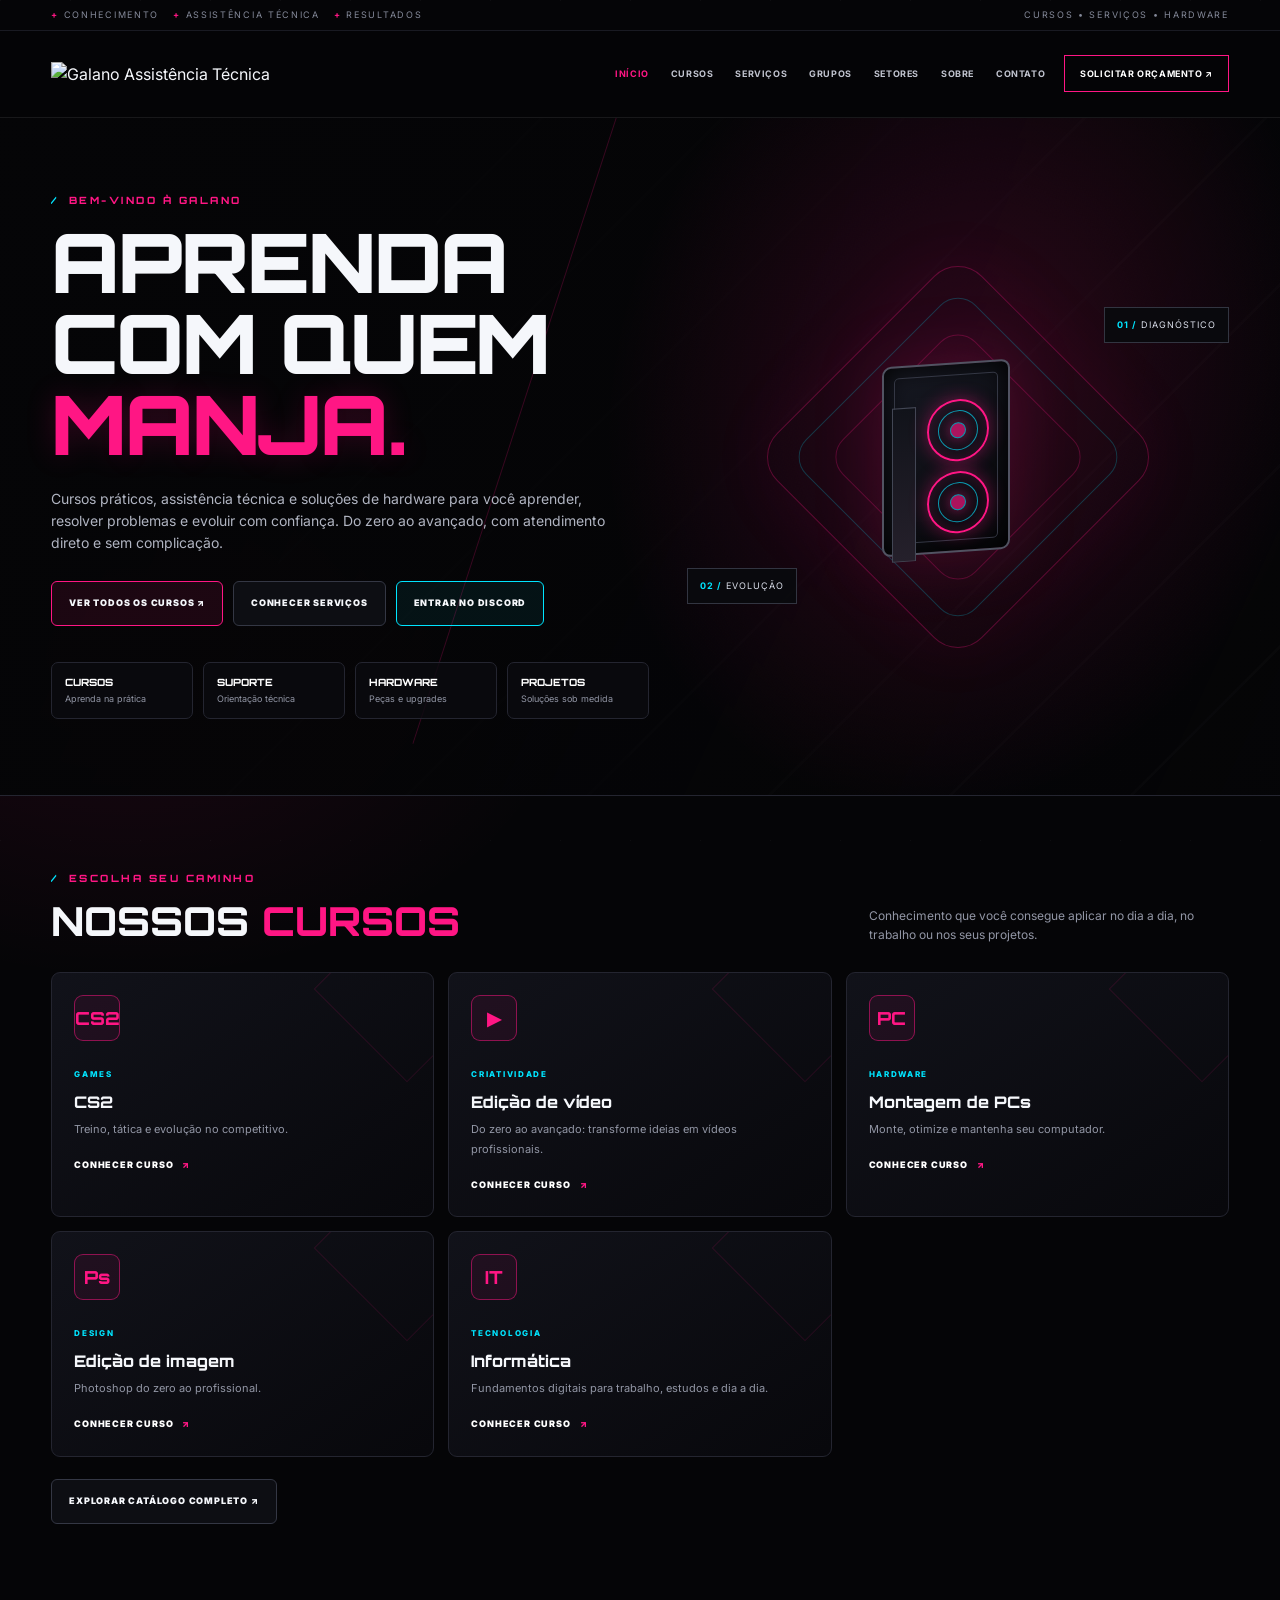
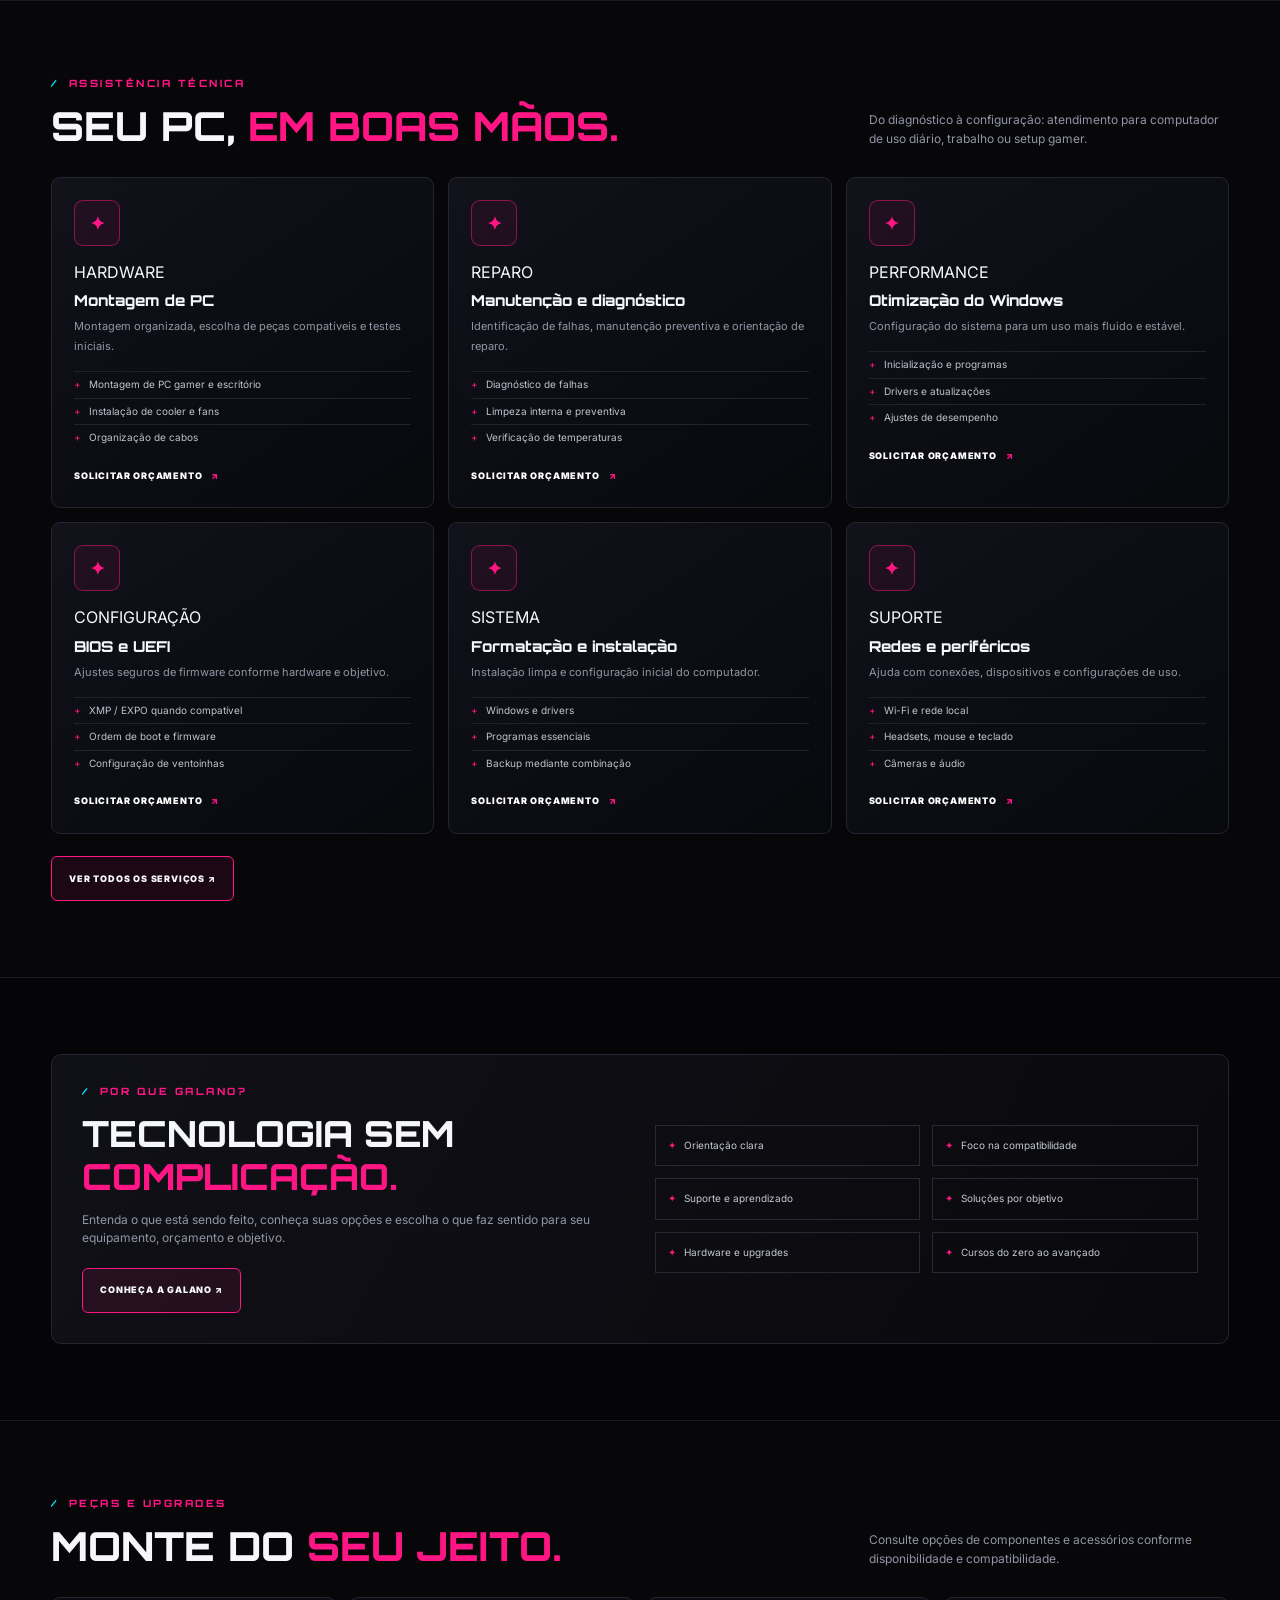
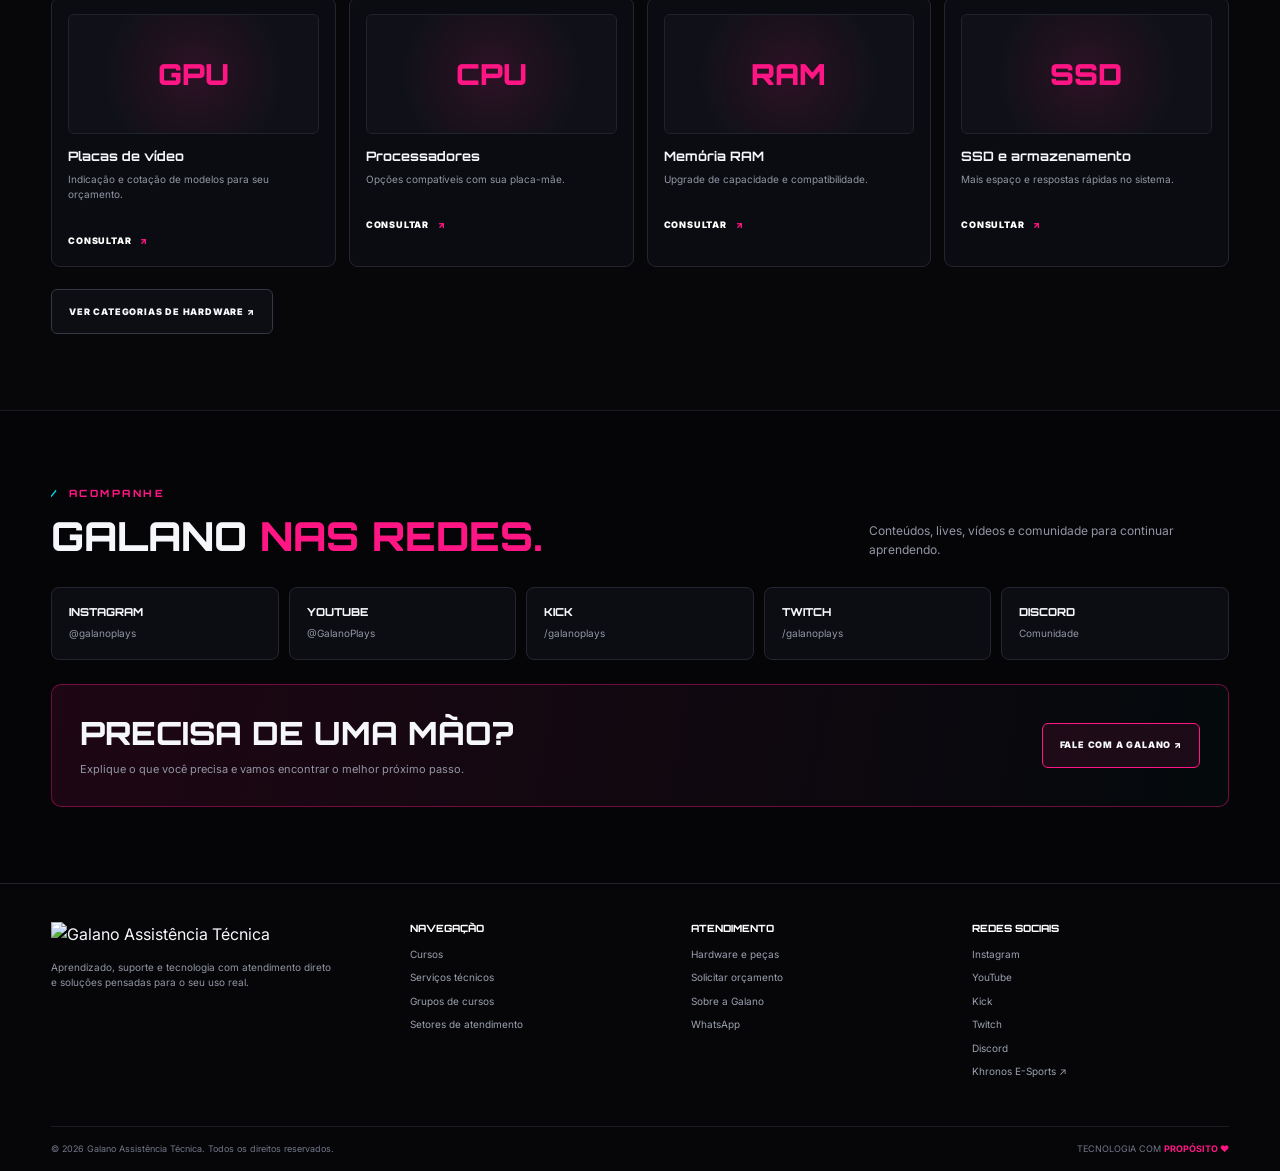
==== commit eff6f46c: "Add files via upload" ====
--- a/index.html
+++ b/index.html
@@ -1,46 +1,6 @@
-<!DOCTYPE html>
-<html lang="pt-BR">
-<head>
-<meta charset="UTF-8"><meta name="viewport" content="width=device-width, initial-scale=1">
-<meta name="theme-color" content="#050507">
-<meta name="description" content="Cursos e aulas práticas com Galano Plays: CS2, edição de vídeo, Photoshop, informática e montagem de computadores.">
-<title>Galano Plays | Cursos & Formação</title>
-<link rel="preconnect" href="https://fonts.googleapis.com"><link rel="preconnect" href="https://fonts.gstatic.com" crossorigin>
-<link href="https://fonts.googleapis.com/css2?family=Inter:wght@400;500;600;700;800&family=Orbitron:wght@500;600;700;800;900&display=swap" rel="stylesheet">
-<link rel="stylesheet" href="style.css">
-</head>
-<body>
-<header class="nav"><div class="nav-inner container">
-<a class="brand" href="#inicio" aria-label="Galano Plays início"><span class="brand-mark">G</span><span class="brand-name">GALANO<span class="brand-sub">PLAYS</span></span></a>
-<nav class="top-menu" aria-label="Navegação principal"><a href="#cursos">CURSOS</a><a href="#sobre">SOBRE</a><a href="#redes">REDES SOCIAIS</a><a href="https://khronos-esports.pages.dev/" target="_blank" rel="noopener noreferrer">KHRONOS ↗</a></nav>
-<a class="nav-discord" href="https://discord.com/invite/rsquB4qpdm" target="_blank" rel="noopener noreferrer">DISCORD <span>↗</span></a>
-</div></header>
-<main>
-<section class="hero" id="inicio"><div class="hero-grid"></div><div class="hero-lines"></div><div class="container hero-content">
-<div class="kicker"><span class="live-dot"></span> CONHECIMENTO • CRIATIVIDADE • COMPETITIVO</div>
-<h1>SUBA DE<br><em>NÍVEL.</em></h1>
-<p class="hero-copy">Aprenda habilidades que fazem diferença. Cursos práticos de CS2, criação de conteúdo e tecnologia, do básico até onde você quiser chegar.</p>
-<div class="actions"><a class="btn" href="#cursos">EXPLORAR CURSOS <span>↘</span></a><a class="btn alt" href="https://wa.me/5514991765246" target="_blank" rel="noopener noreferrer">FALAR NO WHATSAPP ↗</a></div>
-<div class="stats"><div class="stat"><b>05</b><span>ÁREAS DE APRENDIZADO</span></div><div class="stat"><b>01</b><span>OBJETIVO: EVOLUIR</span></div><div class="stat"><b>∞</b><span>ESPAÇO PARA CRESCER</span></div></div>
-</div><div class="hero-emblem"><div class="emblem-ring ring-a"></div><div class="emblem-ring ring-b"></div><div class="emblem-core"><span>G</span><small>GALANO PLAYS</small></div><div class="emblem-label label-top">LEARN / BUILD / REPEAT</div><div class="emblem-label label-bottom">BAURU • BRASIL</div></div><div class="hero-bottomline">GALANO PLAYS <span>—</span> CURSOS & FORMAÇÃO <span class="right">01 / 03</span></div></section>
-<section class="section" id="cursos"><div class="container"><div class="heading"><div><div class="kicker">01 / ÁREAS DE APRENDIZADO</div><h2>ESCOLHA SUA <em>PRÓXIMA SKILL.</em></h2></div><p>Conhecimento prático para transformar curiosidade em habilidade.</p></div>
-<div class="course-grid">
-<a class="course-card featured" href="https://www.superprof.com.br/aulas-cs2-igl-coach-24k-rating-venha-melhorar-com-ajuda-igl-realmente-manja-game.html" target="_blank" rel="noopener noreferrer"><div class="card-meta"><span>01 / COMPETITIVO</span><span class="card-arrow">↗</span></div><div class="course-art art-cs"><span class="art-outline">CS</span><b>2</b><i>GAME SENSE / TACTICS</i></div><div class="course-body"><span class="tag">AULAS • COACHING</span><h3>Counter-Strike 2</h3><p>Treino, tática, leitura de jogo e evolução para o competitivo.</p><div class="card-link">CONHECER AS AULAS <span>↗</span></div></div></a>
-<a class="course-card" href="https://www.superprof.com.br/edicao-video-2026-aprenda-zero-avancado-transforme-ideias-videos-profissionais.html" target="_blank" rel="noopener noreferrer"><div class="card-meta"><span>02 / CRIAÇÃO</span><span class="card-arrow">↗</span></div><div class="course-art art-video"><span class="play-symbol">▶</span><i>EDIT / CUT / TELL</i></div><div class="course-body"><span class="tag">EDIÇÃO • CONTEÚDO</span><h3>Edição de vídeo</h3><p>Transforme ideias em vídeos dinâmicos e com acabamento profissional.</p><div class="card-link">CONHECER O CURSO <span>↗</span></div></div></a>
-<a class="course-card" href="https://www.superprof.com.br/montagem-computadores-zero-avancado-gamer-trabalho-upgrade.html" target="_blank" rel="noopener noreferrer"><div class="card-meta"><span>03 / HARDWARE</span><span class="card-arrow">↗</span></div><div class="course-art art-pc"><span class="chip-symbol">⌘</span><i>BUILD / UPGRADE / FIX</i></div><div class="course-body"><span class="tag">PC • MANUTENÇÃO</span><h3>Montagem de PCs</h3><p>Aprenda componentes, montagem, upgrades e manutenção de computadores.</p><div class="card-link">CONHECER O CURSO <span>↗</span></div></div></a>
-<a class="course-card" href="https://www.superprof.com.br/photoshop-2026-aprenda-zero-avancado-transforme-suas-ideias-arte.html" target="_blank" rel="noopener noreferrer"><div class="card-meta"><span>04 / DESIGN</span><span class="card-arrow">↗</span></div><div class="course-art art-ps"><span class="ps-symbol">Ps</span><i>IMAGE / COLOR / ART</i></div><div class="course-body"><span class="tag">PHOTOSHOP • DESIGN</span><h3>Edição de imagem</h3><p>Explore tratamento, composição e criação visual no Photoshop.</p><div class="card-link">CONHECER O CURSO <span>↗</span></div></div></a>
-<a class="course-card" href="https://www.superprof.com.br/aprenda-informatica-forma-simples-pratica-sem-complicacao-dia-dia.html" target="_blank" rel="noopener noreferrer"><div class="card-meta"><span>05 / TECNOLOGIA</span><span class="card-arrow">↗</span></div><div class="course-art art-tech"><span class="code-symbol">&lt;/&gt;</span><i>LEARN / USE / CREATE</i></div><div class="course-body"><span class="tag">FUNDAMENTOS DIGITAIS</span><h3>Informática</h3><p>Conhecimentos essenciais para trabalho, estudos e dia a dia.</p><div class="card-link">CONHECER O CURSO <span>↗</span></div></div></a>
-<a class="course-card contact-card" href="https://wa.me/5514991765246" target="_blank" rel="noopener noreferrer"><div class="contact-cross">+</div><div class="kicker">VAMOS CONVERSAR?</div><h3>SUA EVOLUÇÃO<br>COMEÇA AQUI.</h3><p>Ficou com dúvidas ou quer saber mais sobre as aulas? Entre em contato.</p><div class="card-link">CHAMAR NO WHATSAPP <span>↗</span></div></a>
-</div></div></section>
-<section class="social-section" id="sobre"><div class="container social-layout"><div class="social-copy"><div class="kicker">02 / ALÉM DOS CURSOS</div><h2>FAÇA PARTE<br>DO <em>UNIVERSO.</em></h2><p>Acompanhe as lives, os conteúdos e os projetos. Escolha sua plataforma e fique por dentro das novidades do Galano Plays.</p><div class="social-highlight"><span class="social-pulse"></span><span>CRIANDO • JOGANDO • EVOLUINDO</span></div></div><div class="social-list" id="redes">
-<a href="https://www.instagram.com/galanoplays/" target="_blank" rel="noopener noreferrer"><span class="social-icon">IG</span><span><b>INSTAGRAM</b><small>@galanoplays • bastidores e novidades</small></span><span class="external">↗</span></a>
-<a href="https://www.youtube.com/@GalanoPlays" target="_blank" rel="noopener noreferrer"><span class="social-icon">YT</span><span><b>YOUTUBE</b><small>Vídeos, conteúdo e gameplay</small></span><span class="external">↗</span></a>
-<a href="https://kick.com/galanoplays" target="_blank" rel="noopener noreferrer"><span class="social-icon">K</span><span><b>KICK</b><small>Acompanhe as transmissões</small></span><span class="external">↗</span></a>
-<a href="https://www.twitch.tv/galanoplays" target="_blank" rel="noopener noreferrer"><span class="social-icon">TW</span><span><b>TWITCH</b><small>Lives e gameplay ao vivo</small></span><span class="external">↗</span></a>
-<a href="https://discord.com/invite/rsquB4qpdm" target="_blank" rel="noopener noreferrer"><span class="social-icon">DC</span><span><b>DISCORD</b><small>Entre para a comunidade</small></span><span class="external">↗</span></a>
-<a href="https://khronos-esports.pages.dev/" target="_blank" rel="noopener noreferrer"><span class="social-icon khronos-icon">KH</span><span><b>KHRONOS E-SPORTS</b><small>Conheça o projeto competitivo</small></span><span class="external">↗</span></a>
-</div></div></section>
-<section class="cta-band"><div class="container cta-inner"><div><div class="kicker">03 / PRÓXIMO PASSO</div><h2>PRONTO PARA EVOLUIR?</h2><p>Escolha uma área, conheça as aulas e comece a desenvolver suas habilidades.</p></div><a class="btn" href="https://wa.me/5514991765246" target="_blank" rel="noopener noreferrer">FALE COMIGO ↗</a></div></section>
-</main>
-<footer><div class="container footer-inner"><a class="brand footer-brand" href="#inicio"><span class="brand-mark">G</span><span class="brand-name">GALANO<span class="brand-sub">PLAYS</span></span></a><span>© 2026 GALANO PLAYS • TODOS OS DIREITOS RESERVADOS</span><a href="#inicio" class="back-top">VOLTAR AO TOPO ↑</a></div></footer>
-</body></html>+<!doctype html><html lang="pt-BR"><head><meta charset="utf-8"><meta name="viewport" content="width=device-width,initial-scale=1"><meta name="theme-color" content="#050507"><meta name="description" content="Cursos, assistência técnica, montagem de computadores e soluções em tecnologia."><title>Início | Galano Assistência Técnica</title><link rel="icon" href="assets/favicon.svg" type="image/svg+xml"><link rel="stylesheet" href="style.css"></head><body><div class="topline"><div class="container"><span><b>+</b> CONHECIMENTO &nbsp; <b>+</b> ASSISTÊNCIA TÉCNICA &nbsp; <b>+</b> RESULTADOS</span><span>CURSOS • SERVIÇOS • HARDWARE</span></div></div><header class="nav"><div class="container nav-inner"><a href="index.html" class="brand"><img src="assets/galano-logo.svg" alt="Galano Assistência Técnica"/></a><button class="mobile-toggle" aria-expanded="false" aria-controls="main-menu">☰ MENU</button><nav class="menu" id="main-menu"><a class="active" href="index.html">INÍCIO</a><a class="" href="cursos.html">CURSOS</a><a class="" href="servicos.html">SERVIÇOS</a><a class="" href="grupos.html">GRUPOS</a><a class="" href="setores.html">SETORES</a><a class="" href="sobre.html">SOBRE</a><a class="" href="contato.html">CONTATO</a><a class="nav-cta" href="contato.html">SOLICITAR ORÇAMENTO ↗</a></nav></div></header><main><section class="hero"><div class="container hero-grid"><div><div class="kicker">BEM-VINDO À GALANO</div><h1>APRENDA COM QUEM<br><em>MANJA.</em></h1><p class="hero-copy">Cursos práticos, assistência técnica e soluções de hardware para você aprender, resolver problemas e evoluir com confiança. Do zero ao avançado, com atendimento direto e sem complicação.</p><div class="actions"><a class="btn" href="cursos.html">VER TODOS OS CURSOS ↗</a><a class="btn alt" href="servicos.html">CONHECER SERVIÇOS</a><a class="btn cyan" href="https://discord.com/invite/rsquB4qpdm" target="_blank" rel="noopener noreferrer">ENTRAR NO DISCORD</a></div><div class="hero-points"><div class="hero-point"><b>CURSOS</b><span>Aprenda na prática</span></div><div class="hero-point"><b>SUPORTE</b><span>Orientação técnica</span></div><div class="hero-point"><b>HARDWARE</b><span>Peças e upgrades</span></div><div class="hero-point"><b>PROJETOS</b><span>Soluções sob medida</span></div></div></div><div class="hero-art"><div class="tech-orbit"></div><div class="pc-illustration"><div class="pc-case"><div class="pc-side"></div><div class="fan one"></div><div class="fan two"></div></div></div><div class="floating-label label-a"><b>01 /</b> DIAGNÓSTICO</div><div class="floating-label label-b"><b>02 /</b> EVOLUÇÃO</div></div></div></section>
+<section class="section"><div class="container"><div class="heading"><div><div class="kicker">ESCOLHA SEU CAMINHO</div><h2>NOSSOS <em>CURSOS</em></h2></div><p>Conhecimento que você consegue aplicar no dia a dia, no trabalho ou nos seus projetos.</p></div><div class="cards"><a class="card" href="https://www.superprof.com.br/aulas-cs2-igl-coach-24k-rating-venha-melhorar-com-ajuda-igl-realmente-manja-game.html" target="_blank" rel="noopener noreferrer"><div class="card-icon">CS2</div><span class="tag">Games</span><h3>CS2</h3><p>Treino, tática e evolução no competitivo.</p><span class="card-link">CONHECER CURSO <span>↗</span></span></a><a class="card" href="https://www.superprof.com.br/edicao-video-2026-aprenda-zero-avancado-transforme-ideias-videos-profissionais.html" target="_blank" rel="noopener noreferrer"><div class="card-icon">▶</div><span class="tag">Criatividade</span><h3>Edição de vídeo</h3><p>Do zero ao avançado: transforme ideias em vídeos profissionais.</p><span class="card-link">CONHECER CURSO <span>↗</span></span></a><a class="card" href="https://www.superprof.com.br/montagem-computadores-zero-avancado-gamer-trabalho-upgrade.html" target="_blank" rel="noopener noreferrer"><div class="card-icon">PC</div><span class="tag">Hardware</span><h3>Montagem de PCs</h3><p>Monte, otimize e mantenha seu computador.</p><span class="card-link">CONHECER CURSO <span>↗</span></span></a><a class="card" href="https://www.superprof.com.br/photoshop-2026-aprenda-zero-avancado-transforme-suas-ideias-arte.html" target="_blank" rel="noopener noreferrer"><div class="card-icon">Ps</div><span class="tag">Design</span><h3>Edição de imagem</h3><p>Photoshop do zero ao profissional.</p><span class="card-link">CONHECER CURSO <span>↗</span></span></a><a class="card" href="https://www.superprof.com.br/aprenda-informatica-forma-simples-pratica-sem-complicacao-dia-dia.html" target="_blank" rel="noopener noreferrer"><div class="card-icon">IT</div><span class="tag">Tecnologia</span><h3>Informática</h3><p>Fundamentos digitais para trabalho, estudos e dia a dia.</p><span class="card-link">CONHECER CURSO <span>↗</span></span></a></div><div style="margin-top:22px"><a class="btn alt" href="cursos.html">EXPLORAR CATÁLOGO COMPLETO ↗</a></div></div></section>
+<section class="section alt"><div class="container"><div class="heading"><div><div class="kicker">ASSISTÊNCIA TÉCNICA</div><h2>SEU PC, <em>EM BOAS MÃOS.</em></h2></div><p>Do diagnóstico à configuração: atendimento para computador de uso diário, trabalho ou setup gamer.</p></div><div class="service-grid"><article class="service-card"><div class="card-icon">✦</div><span class="tag">HARDWARE</span><h3>Montagem de PC</h3><p>Montagem organizada, escolha de peças compatíveis e testes iniciais.</p><ul><li>Montagem de PC gamer e escritório</li><li>Instalação de cooler e fans</li><li>Organização de cabos</li></ul><a class="card-link" href="contato.html?assunto=Montagem%20de%20PC">SOLICITAR ORÇAMENTO <span>↗</span></a></article><article class="service-card"><div class="card-icon">✦</div><span class="tag">REPARO</span><h3>Manutenção e diagnóstico</h3><p>Identificação de falhas, manutenção preventiva e orientação de reparo.</p><ul><li>Diagnóstico de falhas</li><li>Limpeza interna e preventiva</li><li>Verificação de temperaturas</li></ul><a class="card-link" href="contato.html?assunto=Manutenção%20e%20diagnóstico">SOLICITAR ORÇAMENTO <span>↗</span></a></article><article class="service-card"><div class="card-icon">✦</div><span class="tag">PERFORMANCE</span><h3>Otimização do Windows</h3><p>Configuração do sistema para um uso mais fluido e estável.</p><ul><li>Inicialização e programas</li><li>Drivers e atualizações</li><li>Ajustes de desempenho</li></ul><a class="card-link" href="contato.html?assunto=Otimização%20do%20Windows">SOLICITAR ORÇAMENTO <span>↗</span></a></article><article class="service-card"><div class="card-icon">✦</div><span class="tag">CONFIGURAÇÃO</span><h3>BIOS e UEFI</h3><p>Ajustes seguros de firmware conforme hardware e objetivo.</p><ul><li>XMP / EXPO quando compatível</li><li>Ordem de boot e firmware</li><li>Configuração de ventoinhas</li></ul><a class="card-link" href="contato.html?assunto=BIOS%20e%20UEFI">SOLICITAR ORÇAMENTO <span>↗</span></a></article><article class="service-card"><div class="card-icon">✦</div><span class="tag">SISTEMA</span><h3>Formatação e instalação</h3><p>Instalação limpa e configuração inicial do computador.</p><ul><li>Windows e drivers</li><li>Programas essenciais</li><li>Backup mediante combinação</li></ul><a class="card-link" href="contato.html?assunto=Formatação%20e%20instalação">SOLICITAR ORÇAMENTO <span>↗</span></a></article><article class="service-card"><div class="card-icon">✦</div><span class="tag">SUPORTE</span><h3>Redes e periféricos</h3><p>Ajuda com conexões, dispositivos e configurações de uso.</p><ul><li>Wi-Fi e rede local</li><li>Headsets, mouse e teclado</li><li>Câmeras e áudio</li></ul><a class="card-link" href="contato.html?assunto=Redes%20e%20periféricos">SOLICITAR ORÇAMENTO <span>↗</span></a></article></div><div style="margin-top:22px"><a class="btn" href="servicos.html">VER TODOS OS SERVIÇOS ↗</a></div></div></section>
+<section class="section"><div class="container"><div class="feature-band"><div><div class="kicker">POR QUE GALANO?</div><h2>TECNOLOGIA SEM<br><em>COMPLICAÇÃO.</em></h2><p>Entenda o que está sendo feito, conheça suas opções e escolha o que faz sentido para seu equipamento, orçamento e objetivo.</p><div class="actions" style="margin-top:20px"><a class="btn" href="sobre.html">CONHEÇA A GALANO ↗</a></div></div><div class="feature-list"><span>Orientação clara</span><span>Foco na compatibilidade</span><span>Suporte e aprendizado</span><span>Soluções por objetivo</span><span>Hardware e upgrades</span><span>Cursos do zero ao avançado</span></div></div></div></section>
+<section class="section alt"><div class="container"><div class="heading"><div><div class="kicker">PEÇAS E UPGRADES</div><h2>MONTE DO <em>SEU JEITO.</em></h2></div><p>Consulte opções de componentes e acessórios conforme disponibilidade e compatibilidade.</p></div><div class="product-grid"><article class="product-card"><div class="product-art">GPU</div><h3>Placas de vídeo</h3><p>Indicação e cotação de modelos para seu orçamento.</p><a class="card-link" href="hardware.html">CONSULTAR <span>↗</span></a></article><article class="product-card"><div class="product-art">CPU</div><h3>Processadores</h3><p>Opções compatíveis com sua placa-mãe.</p><a class="card-link" href="hardware.html">CONSULTAR <span>↗</span></a></article><article class="product-card"><div class="product-art">RAM</div><h3>Memória RAM</h3><p>Upgrade de capacidade e compatibilidade.</p><a class="card-link" href="hardware.html">CONSULTAR <span>↗</span></a></article><article class="product-card"><div class="product-art">SSD</div><h3>SSD e armazenamento</h3><p>Mais espaço e respostas rápidas no sistema.</p><a class="card-link" href="hardware.html">CONSULTAR <span>↗</span></a></article></div><div style="margin-top:22px"><a class="btn alt" href="hardware.html">VER CATEGORIAS DE HARDWARE ↗</a></div></div></section>
+<section class="section"><div class="container"><div class="heading"><div><div class="kicker">ACOMPANHE</div><h2>GALANO <em>NAS REDES.</em></h2></div><p>Conteúdos, lives, vídeos e comunidade para continuar aprendendo.</p></div><div class="social-grid"><a class="social-card" href="https://www.instagram.com/galanoplays/" target="_blank" rel="noopener noreferrer"><b>INSTAGRAM</b><span>@galanoplays</span></a><a class="social-card" href="https://www.youtube.com/@GalanoPlays" target="_blank" rel="noopener noreferrer"><b>YOUTUBE</b><span>@GalanoPlays</span></a><a class="social-card" href="https://kick.com/galanoplays" target="_blank" rel="noopener noreferrer"><b>KICK</b><span>/galanoplays</span></a><a class="social-card" href="https://www.twitch.tv/galanoplays" target="_blank" rel="noopener noreferrer"><b>TWITCH</b><span>/galanoplays</span></a><a class="social-card" href="https://discord.com/invite/rsquB4qpdm" target="_blank" rel="noopener noreferrer"><b>DISCORD</b><span>Comunidade</span></a></div><div style="margin-top:24px" class="callout"><div><h2>PRECISA DE UMA MÃO?</h2><p>Explique o que você precisa e vamos encontrar o melhor próximo passo.</p></div><a class="btn" href="contato.html">FALE COM A GALANO ↗</a></div></div></section></main><footer class="footer"><div class="container footer-main"><div><a href="index.html"><img class="footer-logo" src="assets/galano-logo.svg" alt="Galano Assistência Técnica"></a><p>Aprendizado, suporte e tecnologia com atendimento direto e soluções pensadas para o seu uso real.</p></div><div class="footer-col"><h4>NAVEGAÇÃO</h4><a href="cursos.html">Cursos</a><a href="servicos.html">Serviços técnicos</a><a href="grupos.html">Grupos de cursos</a><a href="setores.html">Setores de atendimento</a></div><div class="footer-col"><h4>ATENDIMENTO</h4><a href="hardware.html">Hardware e peças</a><a href="contato.html">Solicitar orçamento</a><a href="sobre.html">Sobre a Galano</a><a href="https://wa.me/5514991765246" target="_blank" rel="noopener noreferrer">WhatsApp</a></div><div class="footer-col"><h4>REDES SOCIAIS</h4><a href="https://www.instagram.com/galanoplays/" target="_blank" rel="noopener noreferrer">Instagram</a><a href="https://www.youtube.com/@GalanoPlays" target="_blank" rel="noopener noreferrer">YouTube</a><a href="https://kick.com/galanoplays" target="_blank" rel="noopener noreferrer">Kick</a><a href="https://www.twitch.tv/galanoplays" target="_blank" rel="noopener noreferrer">Twitch</a><a href="https://discord.com/invite/rsquB4qpdm" target="_blank" rel="noopener noreferrer">Discord</a><a href="https://khronos-esports.pages.dev/" target="_blank" rel="noopener noreferrer">Khronos E-Sports ↗</a></div></div><div class="container footer-bottom"><span>© 2026 Galano Assistência Técnica. Todos os direitos reservados.</span><span>TECNOLOGIA COM <b>PROPÓSITO ♥</b></span></div></footer><script src="app.js"></script></body></html>
--- a/style.css
+++ b/style.css
@@ -1,5 +1,2 @@
-@import url('https://fonts.googleapis.com/css2?family=Inter:wght@400;500;600;700;800&family=Orbitron:wght@500;600;700;800;900&display=swap');
-:root{--bg:#050507;--panel:#0b0b10;--line:#20212a;--text:#f5f7fb;--muted:#8d909b;--pink:#ff1684;--cyan:#00e5ff;--green:#35e58b}*{box-sizing:border-box;margin:0;padding:0}html{scroll-behavior:smooth;scroll-padding-top:90px}body{background:radial-gradient(900px 500px at 75% -5%,rgba(0,229,255,.08),transparent 65%),radial-gradient(700px 500px at 15% 15%,rgba(255,22,132,.08),transparent 65%),var(--bg);color:var(--text);font-family:Inter,Arial,sans-serif;line-height:1.5;overflow-x:hidden}body:before{content:"";position:fixed;inset:0;pointer-events:none;opacity:.025;background-image:linear-gradient(135deg,#fff 1px,transparent 1px);background-size:70px 70px;z-index:10}a{text-decoration:none;color:inherit}.container{width:min(1180px,92%);margin:auto}.nav{position:sticky;top:0;z-index:100;background:rgba(5,5,7,.86);backdrop-filter:blur(18px);border-bottom:1px solid rgba(255,255,255,.07)}.nav-inner{min-height:78px;display:flex;align-items:center;justify-content:space-between;gap:24px}.brand{display:flex;align-items:center;gap:10px;font-family:Orbitron,sans-serif;font-weight:900;letter-spacing:1.5px;flex-shrink:0}.brand-mark{width:42px;height:42px;display:grid;place-items:center;border:1px solid rgba(255,22,132,.55);background:linear-gradient(145deg,rgba(255,22,132,.18),rgba(0,229,255,.04));color:var(--pink);font-size:25px;clip-path:polygon(14% 0,100% 0,100% 78%,84% 100%,0 100%,0 18%)}.brand-name{font-size:14px;line-height:1.2}.brand-sub{display:block;color:var(--pink);font-size:9px;letter-spacing:4px;margin-top:4px}.top-menu{display:flex;align-items:center;gap:clamp(13px,2vw,28px)}.top-menu a,.nav-discord{font-size:9px;font-weight:800;letter-spacing:1px;white-space:nowrap;transition:.2s}.top-menu a{color:#b6b8c1}.top-menu a:hover{color:var(--cyan)}.nav-discord{padding:12px 14px;border:1px solid var(--pink);background:rgba(255,22,132,.07)}.nav-discord span{color:var(--cyan);margin-left:6px}.nav-discord:hover{background:var(--pink)}.hero{position:relative;min-height:calc(100vh - 78px);display:flex;align-items:center;overflow:hidden;background:radial-gradient(650px 500px at 80% 42%,rgba(0,229,255,.07),transparent 68%),radial-gradient(650px 500px at 75% 45%,rgba(255,22,132,.1),transparent 68%)}.hero-grid{position:absolute;inset:0;opacity:.28;background-image:linear-gradient(rgba(255,255,255,.045) 1px,transparent 1px),linear-gradient(90deg,rgba(255,255,255,.045) 1px,transparent 1px);background-size:55px 55px;mask-image:linear-gradient(90deg,#000,transparent 90%)}.hero-lines{position:absolute;inset:-20%;background:repeating-linear-gradient(135deg,transparent 0 130px,rgba(255,255,255,.025) 131px 133px);transform:rotate(-5deg)}.hero-content{position:relative;z-index:2;padding:90px 0 100px}.kicker{font:800 10px Orbitron,sans-serif;letter-spacing:2.5px;color:var(--cyan);text-transform:uppercase;margin-bottom:17px}.live-dot,.social-pulse{display:inline-block;width:7px;height:7px;border-radius:50%;background:var(--pink);box-shadow:0 0 14px var(--pink);margin-right:9px}.hero h1{font:900 clamp(62px,9vw,112px)/.9 Orbitron,sans-serif;letter-spacing:-3px}.hero h1 em,.heading h2 em,.social-copy h2 em{font-style:normal;color:var(--pink);text-shadow:0 0 30px rgba(255,22,132,.22)}.hero-copy{max-width:560px;color:#a8abb5;font-size:14px;margin:27px 0 30px;line-height:1.9}.actions{display:flex;gap:10px;flex-wrap:wrap}.btn{display:inline-flex;align-items:center;justify-content:center;gap:12px;min-height:46px;padding:0 18px;border-radius:5px;font-size:10px;font-weight:800;letter-spacing:1px;border:1px solid var(--pink);background:rgba(255,22,132,.08);transition:.2s}.btn:hover{background:var(--pink);color:#09090b;transform:translateY(-2px)}.btn.alt{border-color:#30313a;background:#0d0d12}.btn.alt:hover{border-color:var(--cyan);background:rgba(0,229,255,.08);color:var(--text)}.stats{display:grid;grid-template-columns:repeat(3,minmax(115px,170px));gap:10px;margin-top:52px}.stat{padding:13px 15px;border-left:1px solid var(--pink);background:linear-gradient(90deg,rgba(255,22,132,.06),transparent)}.stat b{display:block;font:800 23px Orbitron;color:var(--text)}.stat span{display:block;margin-top:4px;color:var(--muted);font-size:8px;letter-spacing:1px}.hero-emblem{position:absolute;right:max(6%,calc((100% - 1180px)/2));top:50%;width:min(36vw,430px);aspect-ratio:1;transform:translateY(-50%);display:grid;place-items:center}.emblem-ring{position:absolute;border:1px solid rgba(0,229,255,.2);border-radius:50%;inset:5%;transform:rotate(-28deg) scaleX(.72)}.ring-b{inset:15%;border-color:rgba(255,22,132,.35);transform:rotate(38deg) scaleX(.85)}.emblem-core{width:54%;aspect-ratio:1;display:flex;flex-direction:column;align-items:center;justify-content:center;border:1px solid rgba(255,22,132,.5);background:radial-gradient(circle,rgba(255,22,132,.14),rgba(5,5,7,.92) 70%);box-shadow:0 0 80px rgba(255,22,132,.12),inset 0 0 40px rgba(0,229,255,.04);clip-path:polygon(18% 0,82% 0,100% 18%,100% 82%,82% 100%,18% 100%,0 82%,0 18%)}.emblem-core span{font:900 clamp(90px,14vw,160px)/.9 Orbitron;color:#f7f8fb;text-shadow:0 0 35px rgba(255,22,132,.3)}.emblem-core small{font:800 8px Orbitron;letter-spacing:2px;color:var(--cyan);margin-top:13px}.emblem-label{position:absolute;color:#777d8b;font:700 8px Orbitron;letter-spacing:2px}.label-top{top:8%;right:0}.label-bottom{bottom:9%;left:0}.hero-bottomline{position:absolute;bottom:0;left:4%;right:4%;padding:18px 0;border-top:1px solid rgba(255,255,255,.08);font:700 8px Orbitron;letter-spacing:2px;color:#7e818d}.hero-bottomline span{color:var(--pink);margin:0 8px}.hero-bottomline .right{float:right;color:var(--cyan)}.section{padding:90px 0}.heading{display:flex;align-items:end;justify-content:space-between;gap:25px;margin-bottom:30px}.heading .kicker{margin-bottom:9px}.heading h2,.social-copy h2{font:800 clamp(28px,4vw,43px)/1.2 Orbitron;letter-spacing:-1px}.heading>p{max-width:280px;color:var(--muted);font-size:11px;line-height:1.8}.course-grid{display:grid;grid-template-columns:repeat(3,minmax(0,1fr));gap:13px}.course-card{min-width:0;position:relative;display:flex;flex-direction:column;overflow:hidden;background:linear-gradient(180deg,#101017,#08080c);border:1px solid var(--line);border-radius:8px;transition:transform .25s,border-color .25s,background .25s}.course-card:hover{transform:translateY(-4px);border-color:rgba(255,22,132,.55);background:#0e0e14}.card-meta{position:relative;z-index:1;display:flex;justify-content:space-between;align-items:center;padding:16px 17px 0;color:#8d909b;font:700 8px Orbitron;letter-spacing:1px}.card-arrow{color:var(--cyan);font-size:15px}.course-art{height:155px;position:relative;overflow:hidden;display:flex;align-items:center;justify-content:center;margin:15px 15px 0;border:1px solid rgba(255,255,255,.06);background:#0b0b11}.course-art:before,.course-art:after{content:"";position:absolute;width:150px;height:150px;border:1px solid rgba(255,255,255,.08);transform:rotate(45deg)}.course-art:after{width:105px;height:105px;border-color:rgba(255,22,132,.22)}.course-art i{position:absolute;bottom:12px;left:13px;color:#737885;font:700 7px Orbitron;letter-spacing:1.5px;font-style:normal}.art-cs{background:radial-gradient(circle at 50% 50%,rgba(255,22,132,.15),transparent 65%),#0b0b11}.art-outline{font:900 67px Orbitron;color:#f4f5f8;letter-spacing:-8px;z-index:1}.art-cs b{font:900 54px Orbitron;color:var(--pink);z-index:1;margin:17px 0 0 -3px}.art-video{background:radial-gradient(circle,rgba(0,229,255,.08),transparent 70%),#0b0b11}.play-symbol{z-index:1;font-size:54px;color:var(--pink);text-shadow:0 0 30px rgba(255,22,132,.3)}.art-pc{background:radial-gradient(circle,rgba(255,22,132,.09),transparent 70%),#0b0b11}.chip-symbol{z-index:1;font-size:65px;color:var(--cyan);text-shadow:0 0 25px rgba(0,229,255,.2)}.art-ps{background:radial-gradient(circle,rgba(0,229,255,.1),transparent 70%),#0b0b11}.ps-symbol{z-index:1;font:800 62px Orbitron;color:var(--cyan);text-shadow:0 0 25px rgba(0,229,255,.15)}.art-tech{background:radial-gradient(circle,rgba(255,22,132,.1),transparent 70%),#0b0b11}.code-symbol{z-index:1;font:800 49px Orbitron;color:#f5f7fb;letter-spacing:-4px}.course-body{padding:18px;display:flex;flex-direction:column;flex:1}.tag{font:800 8px Orbitron;color:var(--cyan);letter-spacing:1.3px}.course-body h3{font:800 18px Orbitron;margin:10px 0 8px}.course-body p{color:var(--muted);font-size:11px;line-height:1.8;min-height:59px}.card-link{display:flex;justify-content:space-between;align-items:center;margin-top:18px;padding-top:14px;border-top:1px solid #20212a;font:800 8px Orbitron;letter-spacing:1px}.card-link span{color:var(--pink);font-size:15px;transition:transform .2s}.course-card:hover .card-link span{transform:translate(3px,-3px)}.contact-card{justify-content:center;min-height:340px;padding:25px;background:radial-gradient(ellipse at 100% 0%,rgba(255,22,132,.15),transparent 60%),linear-gradient(145deg,#101017,#08080c)}.contact-cross{position:absolute;right:12px;top:-40px;font:900 190px Orbitron;color:rgba(255,22,132,.07)}.contact-card .kicker,.contact-card h3,.contact-card p,.contact-card .card-link{position:relative;z-index:1}.contact-card h3{font:800 clamp(23px,2.4vw,30px)/1.3 Orbitron;margin:8px 0 12px}.contact-card p{color:var(--muted);font-size:11px;line-height:1.8}.social-section{padding:88px 0;border-block:1px solid #171820;background:radial-gradient(700px 450px at 15% 45%,rgba(255,22,132,.07),transparent 68%),#07070a}.social-layout{display:grid;grid-template-columns:.9fr 1.1fr;gap:70px;align-items:center}.social-copy p{max-width:410px;margin-top:20px;color:var(--muted);font-size:12px;line-height:1.9}.social-highlight{margin-top:26px;color:#a4a8b3;font:700 8px Orbitron;letter-spacing:1.5px}.social-pulse{background:var(--green);box-shadow:0 0 12px var(--green)}.social-list{display:grid;grid-template-columns:1fr 1fr;gap:9px}.social-list a{display:flex;align-items:center;gap:11px;min-width:0;padding:14px 12px;border:1px solid #24252e;background:rgba(255,255,255,.015);transition:.2s}.social-list a:hover{border-color:var(--pink);background:rgba(255,22,132,.045);transform:translateY(-2px)}.social-icon{flex:0 0 34px;width:34px;height:34px;display:grid;place-items:center;background:#15151d;border:1px solid #30313a;color:var(--cyan);font:800 9px Orbitron}.khronos-icon{color:var(--pink)}.social-list b,.social-list small{display:block}.social-list b{font:800 9px Orbitron;letter-spacing:.5px}.social-list small{margin-top:4px;color:var(--muted);font-size:9px;line-height:1.5}.external{margin-left:auto;color:var(--pink);font-size:15px}.cta-band{padding:45px 0;border-bottom:1px solid var(--line);background:linear-gradient(90deg,rgba(255,22,132,.07),transparent 60%)}.cta-inner{display:flex;align-items:center;justify-content:space-between;gap:25px}.cta-inner .kicker{margin-bottom:8px}.cta-inner h2{font:800 clamp(22px,3vw,31px) Orbitron}.cta-inner p{margin-top:8px;color:var(--muted);font-size:11px}.cta-inner .btn{flex-shrink:0}footer{padding:25px 0;color:#656872;font-size:9px}.footer-inner{display:flex;align-items:center;justify-content:space-between;gap:18px}.footer-brand .brand-mark{width:32px;height:32px;font-size:18px}.footer-brand .brand-name{font-size:10px}.footer-brand .brand-sub{font-size:7px;letter-spacing:3px}.back-top{color:#a5a7b0;font:700 8px Orbitron;letter-spacing:1px}.back-top:hover{color:var(--cyan)}
-@media(max-width:950px){.hero-emblem{right:1%;opacity:.65;width:38vw}.hero-content{max-width:65%}.top-menu{gap:12px}.top-menu a{font-size:8px}.course-grid{grid-template-columns:repeat(2,minmax(0,1fr))}.social-layout{gap:30px}.social-list{grid-template-columns:1fr}}
-@media(max-width:680px){.nav-inner{min-height:68px;gap:10px}.brand{gap:7px}.brand-mark{width:34px;height:34px;font-size:20px}.brand-name{font-size:11px}.brand-sub{font-size:7px;letter-spacing:3px}.top-menu{display:none}.nav-discord{font-size:8px;padding:10px}.hero{min-height:auto}.hero-content{max-width:100%;padding:78px 0 90px}.hero h1{font-size:clamp(55px,14vw,85px);letter-spacing:-2px}.hero-copy{max-width:420px;font-size:12px}.hero-emblem{width:260px;right:-90px;top:58%;opacity:.22}.emblem-core span{font-size:100px}.stats{grid-template-columns:repeat(3,minmax(0,1fr));gap:6px;margin-top:35px}.stat{padding:10px 8px}.stat b{font-size:18px}.stat span{font-size:7px;letter-spacing:.5px}.hero-bottomline{font-size:7px;letter-spacing:1px}.section{padding:65px 0}.heading{display:block}.heading h2,.social-copy h2{font-size:clamp(26px,7.5vw,37px)}.heading>p{margin-top:13px}.course-grid{grid-template-columns:1fr;gap:12px}.course-art{height:145px}.course-body p{min-height:0}.contact-card{min-height:280px}.social-section{padding:65px 0}.social-layout{grid-template-columns:1fr;gap:30px}.social-list{grid-template-columns:1fr}.social-list a{padding:13px}.cta-inner{align-items:flex-start;flex-direction:column}.cta-inner .btn{width:100%}.footer-inner{flex-wrap:wrap}.footer-inner>span{order:3;width:100%;line-height:1.7}.back-top{margin-left:auto}}
-@media(prefers-reduced-motion:reduce){html{scroll-behavior:auto}*,*:before,*:after{transition:none!important}}
+@import url('https://fonts.googleapis.com/css2?family=Inter:wght@400;500;600;700;800;900&family=Orbitron:wght@500;600;700;800;900&display=swap');
+:root{--bg:#050507;--panel:#0b0b10;--panel2:#101118;--line:#242530;--text:#f5f7fb;--muted:#9296a5;--pink:#ff1684;--cyan:#00e5ff;--green:#35e58b;--radius:12px;--max:1220px}*{box-sizing:border-box;margin:0;padding:0}html{scroll-behavior:smooth;scroll-padding-top:90px}body{background:radial-gradient(800px 500px at 80% -10%,rgba(0,229,255,.07),transparent 65%),radial-gradient(700px 500px at 10% 15%,rgba(255,22,132,.09),transparent 65%),var(--bg);color:var(--text);font-family:Inter,Arial,sans-serif;line-height:1.55;overflow-x:hidden}body:before{content:"";position:fixed;inset:0;pointer-events:none;opacity:.035;background-image:linear-gradient(135deg,#fff 1px,transparent 1px);background-size:70px 70px;z-index:-1}a{color:inherit;text-decoration:none}button,input,select,textarea{font:inherit}.container{width:min(var(--max),92%);margin:auto}.topline{border-bottom:1px solid #191a22;color:#858a9a;font-size:9px;letter-spacing:1.7px;text-transform:uppercase}.topline .container{display:flex;justify-content:space-between;gap:12px;padding:8px 0}.topline b{color:var(--pink)}.nav{position:sticky;top:0;z-index:100;background:rgba(5,5,7,.9);backdrop-filter:blur(18px);border-bottom:1px solid rgba(255,255,255,.08)}.nav-inner{min-height:86px;display:flex;align-items:center;justify-content:space-between;gap:24px}.brand img{display:block;width:min(280px,24vw);min-width:200px;height:auto}.menu{display:flex;align-items:center;gap:2px}.menu>a,.menu button{font:700 9px Inter,sans-serif;letter-spacing:.6px;color:#c1c4cf;padding:12px 10px;border:0;background:none;cursor:pointer}.menu>a:hover,.menu button:hover,.menu a.active{color:var(--pink)}.menu .nav-cta{border:1px solid var(--pink);padding:12px 15px;color:white;margin-left:7px}.menu .nav-cta:hover{background:var(--pink);color:#050507}.mobile-toggle{display:none;background:#101118;border:1px solid var(--line);color:white;padding:10px 12px;border-radius:7px}.dropdown{position:relative}.dropdown-menu{display:none;position:absolute;top:100%;left:0;min-width:205px;padding:8px;background:#0c0d12;border:1px solid var(--line);box-shadow:0 20px 50px #000}.dropdown:hover .dropdown-menu,.dropdown:focus-within .dropdown-menu{display:block}.dropdown-menu a{display:block;padding:10px 12px;color:#b7bbc8;font-size:11px;border-radius:5px}.dropdown-menu a:hover{background:#171820;color:white}.hero{position:relative;isolation:isolate;overflow:hidden;border-bottom:1px solid var(--line)}.hero:before{content:"";position:absolute;inset:0;z-index:-2;background:linear-gradient(115deg,rgba(5,5,7,.99) 0%,rgba(5,5,7,.92) 45%,rgba(5,5,7,.55) 100%),repeating-linear-gradient(135deg,transparent 0 125px,rgba(255,255,255,.035) 126px 128px)}.hero:after{content:"";position:absolute;right:-8%;top:-35%;width:65%;height:150%;z-index:-1;transform:rotate(18deg);background:radial-gradient(ellipse at center,rgba(255,22,132,.16),transparent 60%);border-left:1px solid rgba(255,22,132,.2)}.hero-grid{display:grid;grid-template-columns:1.05fr .95fr;gap:38px;align-items:center;min-height:520px;padding:76px 0}.kicker{font:800 10px Orbitron,sans-serif;letter-spacing:2.5px;color:var(--pink);text-transform:uppercase;margin-bottom:15px}.kicker:before{content:"/";color:var(--cyan);margin-right:10px}.hero h1,.page-title{font:900 clamp(42px,6.5vw,82px)/.99 Orbitron,sans-serif;letter-spacing:-2px;text-transform:uppercase}.hero h1 em,.page-title em{font-style:normal;color:var(--pink);text-shadow:0 0 30px rgba(255,22,132,.2)}.hero-copy{max-width:570px;color:#b0b4c1;font-size:14px;margin:24px 0 27px}.actions{display:flex;gap:10px;flex-wrap:wrap}.btn{display:inline-flex;align-items:center;justify-content:center;gap:12px;min-height:45px;padding:0 17px;border:1px solid var(--pink);border-radius:6px;background:rgba(255,22,132,.09);font-size:9px;font-weight:900;letter-spacing:.8px;text-transform:uppercase;transition:.22s}.btn:hover{background:var(--pink);color:#07070a;transform:translateY(-2px);box-shadow:0 10px 30px rgba(255,22,132,.15)}.btn.alt{border-color:#343744;background:#0d0e13}.btn.cyan{border-color:var(--cyan);background:rgba(0,229,255,.06)}.hero-art{position:relative;min-height:340px;display:grid;place-items:center}.tech-orbit{position:absolute;width:290px;height:290px;border:1px solid rgba(255,22,132,.3);transform:rotate(45deg);border-radius:34px;box-shadow:0 0 80px rgba(255,22,132,.06)}.tech-orbit:before,.tech-orbit:after{content:"";position:absolute;inset:24px;border:1px solid rgba(0,229,255,.22);border-radius:25px}.tech-orbit:after{inset:50px;border-color:rgba(255,22,132,.25)}.pc-illustration{position:relative;z-index:1;width:220px;height:235px;filter:drop-shadow(0 0 32px rgba(255,22,132,.17))}.pc-case{position:absolute;left:34px;top:24px;width:128px;height:190px;border:2px solid #515362;border-radius:9px;background:linear-gradient(145deg,#171923,#07080b);transform:skewY(-4deg);box-shadow:inset 0 0 25px #000}.pc-case:before{content:"";position:absolute;inset:10px;border:1px solid #343744;border-radius:5px}.fan{position:absolute;right:19px;width:62px;height:62px;border:2px solid var(--pink);border-radius:50%;box-shadow:0 0 18px rgba(255,22,132,.4),inset 0 0 16px rgba(255,22,132,.18)}.fan:before,.fan:after{content:"";position:absolute;inset:9px;border:1px solid var(--cyan);border-radius:50%;opacity:.65}.fan:after{inset:21px;background:var(--pink);box-shadow:0 0 15px var(--pink)}.fan.one{top:35px}.fan.two{top:107px}.pc-side{position:absolute;left:8px;top:40px;width:24px;height:154px;border:1px solid #424654;background:linear-gradient(180deg,#11131a,#25202b)}.floating-label{position:absolute;padding:10px 12px;border:1px solid #323541;background:rgba(9,10,14,.92);font-size:9px;letter-spacing:1px;color:#dce0ec}.floating-label b{color:var(--cyan)}.label-a{top:20px;right:0}.label-b{bottom:23px;left:0}.hero-points{display:grid;grid-template-columns:repeat(4,1fr);gap:10px;margin-top:36px}.hero-point{border:1px solid var(--line);background:rgba(11,11,16,.8);padding:13px;border-radius:7px}.hero-point b{display:block;font:800 10px Orbitron;color:#fff}.hero-point span{display:block;color:var(--muted);font-size:9px;margin-top:4px}.section{padding:76px 0}.section.alt{background:rgba(8,8,12,.8);border-block:1px solid #1a1b24}.heading{display:flex;justify-content:space-between;align-items:end;gap:24px;margin-bottom:28px}.heading h2{font:800 clamp(26px,4vw,40px)/1.12 Orbitron,sans-serif;text-transform:uppercase}.heading h2 em{font-style:normal;color:var(--pink)}.heading p{max-width:360px;color:var(--muted);font-size:12px}.cards{display:grid;grid-template-columns:repeat(3,minmax(0,1fr));gap:14px}.card{position:relative;min-width:0;overflow:hidden;padding:22px;border:1px solid var(--line);border-radius:9px;background:linear-gradient(145deg,rgba(18,19,27,.95),rgba(8,8,12,.98));transition:.25s}.card:hover{transform:translateY(-5px);border-color:rgba(255,22,132,.65);box-shadow:0 20px 50px rgba(0,0,0,.25)}.card:before{content:"";position:absolute;right:-40px;top:-50px;width:130px;height:130px;border:1px solid rgba(255,22,132,.12);transform:rotate(45deg)}.card-icon{width:46px;height:46px;display:grid;place-items:center;border:1px solid rgba(255,22,132,.5);background:rgba(255,22,132,.07);color:var(--pink);font:800 18px Orbitron;border-radius:9px;margin-bottom:18px}.card .tag{font-size:8px;letter-spacing:1.7px;color:var(--cyan);font-weight:800;text-transform:uppercase}.card h3{font:800 16px Orbitron;margin:8px 0}.card p{color:var(--muted);font-size:11px;line-height:1.8}.card-link{display:inline-flex;margin-top:18px;color:#fff;font-size:9px;font-weight:900;letter-spacing:.8px;text-transform:uppercase}.card-link span{color:var(--pink);margin-left:9px}.feature-band{display:grid;grid-template-columns:1fr 1fr;gap:30px;align-items:center;padding:30px;border:1px solid var(--line);background:linear-gradient(120deg,#101017,#09090d);border-radius:10px}.feature-band h2{font:800 clamp(25px,3vw,36px)/1.2 Orbitron}.feature-band h2 em{font-style:normal;color:var(--pink)}.feature-band p{margin-top:12px;color:var(--muted);font-size:12px}.feature-list{display:grid;grid-template-columns:1fr 1fr;gap:12px}.feature-list span{padding:12px;border:1px solid #272a35;color:#c5c9d4;font-size:10px}.feature-list span:before{content:"✦";color:var(--pink);margin-right:8px}.page-hero{padding:64px 0 48px;border-bottom:1px solid var(--line);background:linear-gradient(120deg,rgba(255,22,132,.08),transparent 48%)}.page-hero .page-title{font-size:clamp(38px,5vw,64px)}.page-hero p{max-width:720px;color:#aeb2c0;margin-top:18px;font-size:13px}.breadcrumbs{font-size:9px;color:#777e8e;letter-spacing:1px;margin-bottom:20px;text-transform:uppercase}.breadcrumbs a{color:var(--cyan)}.service-grid{display:grid;grid-template-columns:repeat(3,minmax(0,1fr));gap:14px}.service-card{padding:22px;border:1px solid var(--line);background:linear-gradient(145deg,#11121a,#08090d);border-radius:9px}.service-card .card-icon{margin-bottom:14px}.service-card h3{font:800 15px Orbitron;margin:7px 0}.service-card p{font-size:11px;color:var(--muted);line-height:1.8}.service-card ul{list-style:none;margin-top:14px}.service-card li{font-size:10px;color:#bfc3ce;padding:5px 0;border-top:1px solid #20222c}.service-card li:before{content:"+";color:var(--pink);margin-right:8px}.pill-row{display:flex;flex-wrap:wrap;gap:8px;margin:20px 0 28px}.pill{padding:9px 13px;border:1px solid #2b2e39;background:#0c0d12;border-radius:99px;color:#c5c9d4;font-size:10px}.pill:hover,.pill.active{border-color:var(--pink);color:white;background:rgba(255,22,132,.08)}.product-grid{display:grid;grid-template-columns:repeat(4,minmax(0,1fr));gap:13px}.product-card{padding:16px;border:1px solid var(--line);border-radius:9px;background:#0b0c11}.product-art{height:120px;display:grid;place-items:center;margin-bottom:14px;background:radial-gradient(circle,rgba(255,22,132,.12),transparent 65%),#101118;border:1px solid #20222c;border-radius:6px;color:var(--pink);font:900 29px Orbitron}.product-card h3{font:700 13px Orbitron}.product-card p{font-size:10px;color:var(--muted);margin:8px 0 13px}.product-card .btn{width:100%;min-height:38px;font-size:8px}.steps{display:grid;grid-template-columns:repeat(4,1fr);gap:12px}.step{padding:18px;border-top:2px solid var(--pink);background:#0b0c11;border-bottom:1px solid var(--line)}.step b{font:800 23px Orbitron;color:var(--pink)}.step h3{font:700 12px Orbitron;margin:8px 0}.step p{font-size:10px;color:var(--muted)}.social-grid{display:grid;grid-template-columns:repeat(5,1fr);gap:10px}.social-card{padding:17px;border:1px solid var(--line);border-radius:8px;background:#0c0d12;transition:.2s}.social-card:hover{border-color:var(--pink);transform:translateY(-3px)}.social-card b{display:block;font:800 11px Orbitron}.social-card span{display:block;font-size:10px;color:var(--muted);margin-top:7px}.faq{max-width:850px;margin:auto}.faq details{border-bottom:1px solid var(--line);padding:18px 0}.faq summary{cursor:pointer;font-weight:700;font-size:12px;list-style:none}.faq summary:after{content:"+";float:right;color:var(--pink);font-size:18px}.faq details[open] summary:after{content:"−"}.faq details p{color:var(--muted);font-size:11px;margin-top:12px;max-width:760px}.contact-layout{display:grid;grid-template-columns:.8fr 1.2fr;gap:20px}.contact-info,.contact-form{padding:25px;border:1px solid var(--line);border-radius:10px;background:#0c0d12}.contact-info h3,.contact-form h3{font:800 17px Orbitron;margin-bottom:15px}.contact-info p{font-size:11px;color:var(--muted);margin-bottom:15px}.contact-method{padding:13px 0;border-top:1px solid #22242d;font-size:11px}.contact-method b{display:block;color:var(--cyan);font-size:9px;letter-spacing:1px;margin-bottom:3px}.form-grid{display:grid;grid-template-columns:1fr 1fr;gap:13px}.field{display:flex;flex-direction:column;gap:6px}.field.full{grid-column:1/-1}.field label{font-size:10px;color:#bfc3cf}.field input,.field select,.field textarea{width:100%;background:#07080c;border:1px solid #2a2d39;border-radius:5px;padding:12px;color:white;outline:none;font-size:11px}.field input:focus,.field select:focus,.field textarea:focus{border-color:var(--pink)}.field textarea{min-height:110px;resize:vertical}.form-note{font-size:9px;color:var(--muted);margin:12px 0}.callout{display:flex;align-items:center;justify-content:space-between;gap:24px;padding:28px;border:1px solid rgba(255,22,132,.4);border-radius:10px;background:linear-gradient(100deg,rgba(255,22,132,.1),rgba(0,229,255,.025))}.callout h2{font:800 clamp(22px,3vw,32px) Orbitron}.callout p{font-size:11px;color:var(--muted);margin-top:8px}.footer{border-top:1px solid #22232c;background:#060609}.footer-main{display:grid;grid-template-columns:1.3fr 1fr 1fr 1fr;gap:25px;padding:38px 0}.footer-logo{width:230px;max-width:100%;margin-bottom:13px}.footer p{font-size:10px;color:var(--muted);max-width:280px}.footer h4{font:800 10px Orbitron;color:#fff;margin-bottom:13px}.footer-col a{display:block;font-size:10px;color:#9ca1b0;margin:8px 0}.footer-col a:hover{color:var(--pink)}.footer-bottom{padding:15px 0;border-top:1px solid #191a22;display:flex;justify-content:space-between;gap:15px;color:#737888;font-size:9px}.footer-bottom b{color:var(--pink)}.empty-state{display:none;padding:30px;text-align:center;color:var(--muted);border:1px dashed var(--line)}@media(max-width:1050px){.nav-inner{gap:12px}.brand img{width:220px;min-width:175px}.menu>a,.menu button{padding:10px 7px;font-size:8px}.hero-grid{gap:15px}.product-grid{grid-template-columns:repeat(2,minmax(0,1fr))}.social-grid{grid-template-columns:repeat(3,1fr)}}@media(max-width:780px){.topline .container span:last-child{display:none}.nav-inner{min-height:72px}.brand img{width:210px;min-width:0}.mobile-toggle{display:block}.menu{display:none;position:absolute;top:100%;left:0;right:0;padding:14px 4%;background:rgba(5,5,8,.98);border-bottom:1px solid var(--line);align-items:stretch;flex-direction:column}.menu.open{display:flex}.menu>a,.menu button{display:block;text-align:left;padding:13px 10px;font-size:10px}.menu .nav-cta{margin:6px 0 0}.dropdown-menu{position:static;display:block;box-shadow:none;border:0;padding-left:15px;background:#090a0e}.hero-grid{grid-template-columns:1fr;padding:55px 0 45px}.hero-art{min-height:290px;order:-1}.tech-orbit{width:220px;height:220px}.pc-illustration{transform:scale(.82)}.hero h1{font-size:clamp(42px,10vw,66px)}.hero-copy{font-size:12px}.hero-points{grid-template-columns:repeat(2,1fr)}.section{padding:55px 0}.heading{align-items:flex-start;flex-direction:column;gap:10px}.cards,.service-grid{grid-template-columns:repeat(2,minmax(0,1fr))}.feature-band{grid-template-columns:1fr;padding:22px}.steps{grid-template-columns:repeat(2,1fr)}.social-grid{grid-template-columns:repeat(2,1fr)}.contact-layout{grid-template-columns:1fr}.footer-main{grid-template-columns:repeat(2,1fr)}.callout{align-items:flex-start;flex-direction:column}}@media(max-width:480px){.container{width:90%}.topline .container{font-size:8px}.hero h1,.page-title{letter-spacing:-1px}.hero-art{min-height:250px}.hero-points{gap:7px}.hero-point{padding:11px}.cards,.service-grid,.product-grid{grid-template-columns:1fr}.product-art{height:100px}.steps{grid-template-columns:1fr 1fr}.social-grid{grid-template-columns:1fr 1fr}.form-grid{grid-template-columns:1fr}.field.full{grid-column:auto}.footer-main{grid-template-columns:1fr 1fr;gap:22px}.footer-bottom{flex-direction:column}.page-hero{padding:45px 0 35px}.section{padding:45px 0}}
